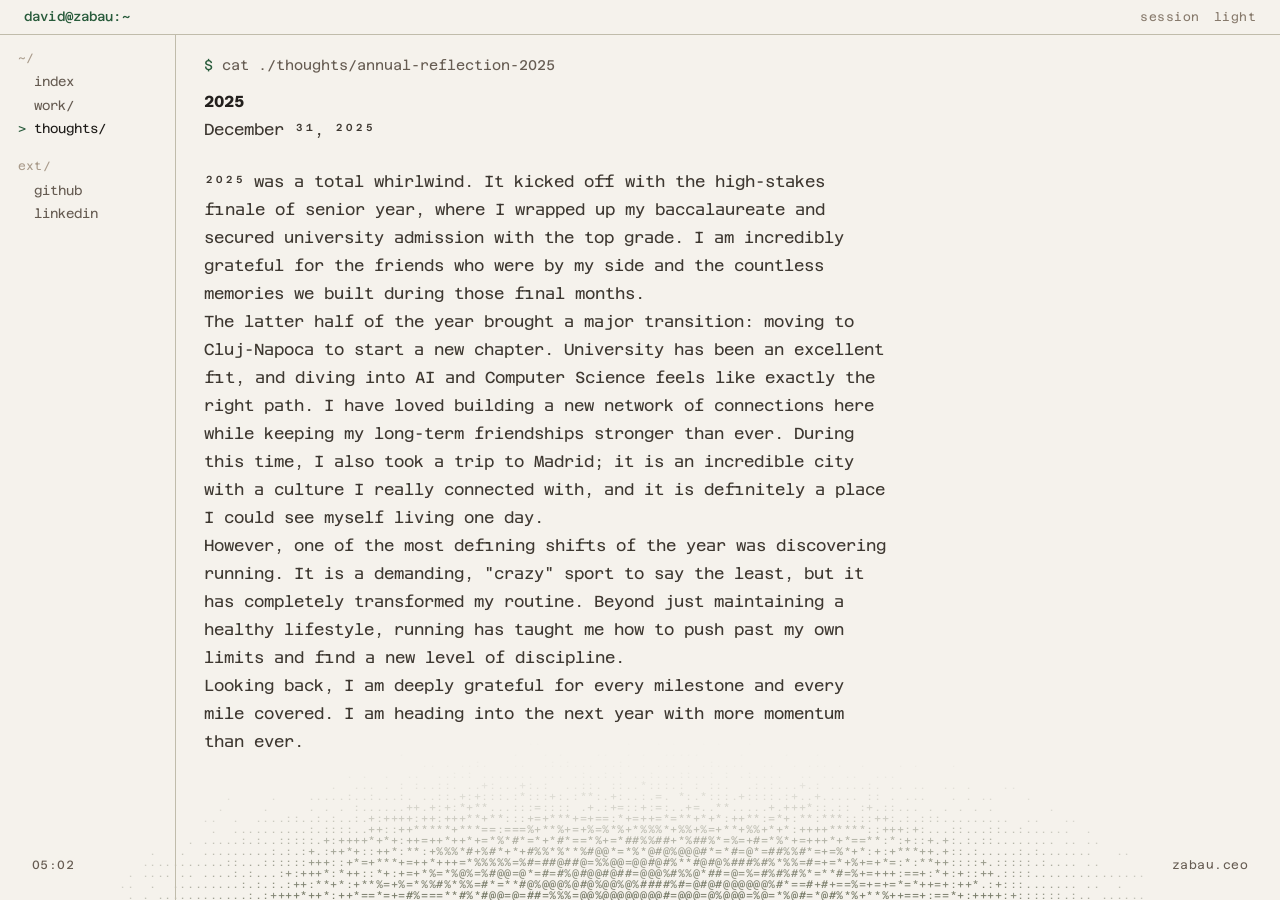
==== 2025.html @ 92be71ff "Restore the static ASCII floor and drop the mobile breathe attempt. Co-authored-by: Cursor <cursorag" ====
<!DOCTYPE html>
<html lang="en">
  <head>
    <meta charset="UTF-8" />
    <meta name="viewport" content="width=device-width, initial-scale=1.0, viewport-fit=cover" />
    <title>2025 | David Sabau</title>
    <link rel="icon" type="image/svg+xml" href="./favicon.svg" />
    <meta
      name="description"
      content="A concise annual reflection on execution, product craft, discipline, and the habits that shaped 2025."
    />
    <script>
      window.va =
        window.va ||
        function () {
          (window.vaq = window.vaq || []).push(arguments);
        };
    </script>
    <script defer src="/_vercel/insights/script.js"></script>
    <script>
      (() => {
        const storedTheme = (() => {
          try {
            return localStorage.getItem("theme");
          } catch {
            return null;
          }
        })();
        const prefersLight = window.matchMedia("(prefers-color-scheme: light)").matches;
        const theme = storedTheme || (prefersLight ? "light" : "dark");
        document.documentElement.dataset.theme = theme;
      })();
    </script>
    <link rel="preconnect" href="https://fonts.googleapis.com" />
    <link rel="preconnect" href="https://fonts.gstatic.com" crossorigin />
    <link
      href="https://fonts.googleapis.com/css2?family=Azeret+Mono:ital,wght@0,400;0,500;0,700;1,400&display=swap"
      rel="stylesheet"
    />
    <link rel="stylesheet" href="./styles.css" />
  </head>
  <body class="entry-page">
    <div class="tty site-root subpage-root">
      <header class="tty-bar">
        <a class="tty-bar__id" href="./index.html" aria-label="David Sabau home">
          <span class="tty-bar__full">david@zabau</span><span class="tty-bar__prompt">:~</span>
          <span class="tty-bar__short">zabau</span>
        </a>
        <nav class="tty-bar__nav" aria-label="Pages">
          <a href="./projects.html">work/</a>
          <a href="./thoughts.html" class="is-current" aria-current="page">thoughts/</a>
        </nav>
        <div class="tty-bar__meta">
          <span class="tty-bar__session">session</span>
          <button class="theme-toggle" type="button" aria-label="Switch to light mode" data-theme-toggle>
            <span class="theme-toggle__mode theme-toggle__mode--dark">dark</span>
            <span class="theme-toggle__mode theme-toggle__mode--light">light</span>
          </button>
        </div>
      </header>
      <div class="tty-split">
        <nav class="tty-tree" aria-label="Files">
          <p class="tty-tree__label">~/</p>
          <a href="./index.html">index</a>
          <a href="./projects.html">work/</a>
          <a href="./thoughts.html" class="is-current" aria-current="page">thoughts/</a>
          <p class="tty-tree__label">ext/</p>
          <a href="https://github.com/Zabau11" rel="noopener" target="_blank">github</a>
          <a href="https://www.linkedin.com/in/david-sabau-256834401/" rel="noopener" target="_blank">linkedin</a>
        </nav>
        <main class="tty-buffer">
          <p class="tty-cmd">cat ./thoughts/annual-reflection-2025</p>
          <article class="prose prose--entry" data-animation-controller="true">
            <header class="entry-header">
              <h1 data-animate>2025</h1>
              <p class="entry-date" data-animate style="--stagger: 1">December 31, 2025</p>
            </header>

            <div class="entry-body">
              <p data-animate style="--stagger: 2">
                2025 was a total whirlwind. It kicked off with the high-stakes finale of senior
                year, where I wrapped up my baccalaureate and secured university admission with the
                top grade. I am incredibly grateful for the friends who were by my side and the
                countless memories we built during those final months.
              </p>

              <p data-animate style="--stagger: 3">
                The latter half of the year brought a major transition: moving to Cluj-Napoca to
                start a new chapter. University has been an excellent fit, and diving into AI and
                Computer Science feels like exactly the right path. I have loved building a new
                network of connections here while keeping my long-term friendships stronger than
                ever. During this time, I also took a trip to Madrid; it is an incredible city with
                a culture I really connected with, and it is definitely a place I could see myself
                living one day.
              </p>

              <p data-animate style="--stagger: 4">
                However, one of the most defining shifts of the year was discovering running. It is
                a demanding, "crazy" sport to say the least, but it has completely transformed my
                routine. Beyond just maintaining a healthy lifestyle, running has taught me how to
                push past my own limits and find a new level of discipline.
              </p>

              <p data-animate style="--stagger: 5">
                Looking back, I am deeply grateful for every milestone and every mile covered. I am
                heading into the next year with more momentum than ever.
              </p>

            </div>
          </article>
          
        </main>
          <pre class="code-drop" aria-hidden="true">                                                                                                                                                                                
                                                                              .         .                .                                                                      
                                                                         ..           .   . .   . .   .                                                                         
                                                        .              .   . .    ..  . .  .....     .     .   .                                                                
                                                           .. . ..:.   ..  .:.:... ..:. . ... . .:....  ..  . ... .  .    . .    .                                              
                                                 . .  .  ..  ..:.: ....... ... .:..:.: ..:...::..: : .:....  .. .. ..  ...                                                      
                                               .  ... . : :..::. ..+:...+:.:  ..::. ::..*:::.: : ::.  .:.:...+.: .....:. .. ..  .. .    ..                                      
                                 .     .    .....:..:...:. ..::.+:+:::.:*:::+:.:**:.+:..:.=. *:.*:::.+::::.:+..+..... :: . ...   . . ..    .                                    
                                .     .     . . . :......++.+:+:*+**...:::=:::: .+.:+=::+:=:..+=..**.....+.+++*::.:: :+.::... . . . . .       .                                 
                              ..  .  ....::..:.:..:.+:++++:++:+++**+**:::+=+***+=+==:*+=++=*=**+*+*:++**:=*+:**:***::::++:.:.:::.........  ..   ..                              
                               .  ..........:.::::..++::++*****+***==:===%+**%+=+%=%*%+*%%%*+%%+%=+**+%%+*+*:++++*****::+++:+:...::...::..:......  .                            
                            . .....:.:..:::::.+:++++*+*+:++=++*++*+=*%*#*=*+*#*==*%+=*##%%##+*%##%*=%=+#=*%*+=+++*+*==**:*:+::+.+:.:.::........ .. ..                           
                       .   .  .........:.:.:+.:++*+::++*:**:+%%%*#+%#*+*+#%%*%**%#@@*=*%*@#@%@@@#*=*#=@*=##%%#*=+=%*+*:+:+***++.+::.:.....:.:.......   ..                       
                      ...........::...::::::+++::+*=+***+=++*+++=*%%%%%=%#=##@##@=%%@@=@@#@#%**#@#@%###%#%*%%=#=+=*+%+=+*=:*:**++::::+.:::::.:.... ..                           
                    . .... .. ....:.:...:+:+++*:*++::*+:+=+*%=*%@%=%#@@=@*=#=#%@#@@#@##=@@@%#%%@*##=@=%=#%#%#%*=**#=%+=+++:==+:*+:+::++.::::...............                     
                   ..  .  .........:.:.:.:++:**+*:+**%=+%=*%%#%*%%=#*=**#@%@@@%@#@%@@%@%####%#=@#@#@@@@@@%#*==#+#+==%=+=+=*=*++=+:++*.:+:::....... ..  .                        
                    . . ............:.:++++*++*:++*==*=+=#%===**#%*#@@=@=##=%%%=@@%@@@@@@@@#=@@@=@%@@@=%@=*%@#=*@#%*%+**%++==+:==*+:++++:+::::::.:.. ......                     
                     .............::++:::.:*::=+**=+*=+%*%++*#@@%*@#@@#===#%@=@==@%@@@#%@#@@=@#@@%@=@==##=#%@*@%*=%*#*=+*%++**++*::+*++::::::........ ..                        </pre>
      </div>
      <footer class="tty-status">
        <span class="tabular" data-status-clock aria-label="Local time"></span>
        <span>zabau.ceo</span>
      </footer>
    </div>
    <script src="./script.js"></script>
  </body>
</html>
---- styles.css ----
@font-face {
  font-family: Inter;
  font-display: block;
  src: url("https://paco.me/fonts/inter-subset.woff2") format("woff2");
  font-weight: 100 900;
}

@font-face {
  font-family: Newsreader;
  font-display: block;
  src: url("https://paco.me/fonts/newsreader-subset-0.woff2") format("woff2");
  font-weight: 400;
  font-style: italic;
}

@font-face {
  font-family: Sohne;
  font-display: block;
  src: url("https://paco.me/fonts/sohne-subset-0.woff2") format("woff2");
  font-weight: 400;
}

:root {
  color-scheme: dark;

  --font-fallback: ui-monospace, "SF Mono", Menlo, Monaco, "Cascadia Mono", "Courier New", monospace;
  --font-typewriter: "Azeret Mono", var(--font-fallback);
  --font-mono: var(--font-typewriter);
  --font-display: var(--font-typewriter);
  --font-ui: var(--font-typewriter);
  --font-sans: var(--font-typewriter);
  --font-serif: var(--font-typewriter);

  --page-width: 1120px;
  --content-width: 688px;
  --index-width: 520px;
  --page-top: 84px;
  --footer-height: 48px;

  --body-margin-left: max(24px, env(safe-area-inset-left));
  --body-margin-right: max(24px, env(safe-area-inset-right));

  --gap-s: 4px;
  --gap: 8px;
  --gap-2x: 16px;
  --gap-3x: 24px;
  --gap-4x: 32px;
  --gap-6x: 48px;
  --gap-8x: 64px;

  --leading-xxl: 54px;
  --leading-xl: 40px;
  --leading-l: 32px;
  --leading: 28px;
  --leading-s: 20px;
  --leading-xs: 18px;

  --text-2xl: 30px;
  --text-xl: 24px;
  --text-l: 20px;
  --text: 16px;
  --text-s: 14px;
  --text-xs: 12px;

  --type: var(--text) / var(--leading) var(--font-sans);
  --type-s: var(--text-s) / var(--leading-s) var(--font-sans);
  --type-heading: 700 var(--text) / var(--leading) var(--font-display);
  --type-italic: 400 italic calc(1em + 1px) / normal var(--font-mono);

  --radius-l: 0;
  --radius: 0;
  --radius-s: 0;

  --transition-fast: 0.1s;
  --transition-med: 0.16s;
  --transition-xx: 0.24s;
  --ease-out-strong: cubic-bezier(0.23, 1, 0.32, 1);

  --white: #f1eee8;
  --black: #11100f;

  --gray1: #11100f;
  --gray2: #171615;
  --gray3: #1e1c1a;
  --gray4: #262320;
  --gray5: #302c28;
  --gray6: #3c3732;
  --gray7: #504a43;
  --gray8: #6b635a;
  --gray9: #90867b;
  --gray10: #aaa095;
  --gray11: #cec6bb;
  --gray12: #f1eee8;

  --grayA1: #ffffff00;
  --grayA2: #ffffff07;
  --grayA3: #ffffff0e;
  --grayA4: #ffffff14;
  --grayA5: #ffffff1a;
  --grayA6: #ffffff21;
  --grayA7: #ffffff2c;
  --grayA8: #ffffff3f;
  --grayA9: #ffffff62;
  --grayA10: #ffffff72;
  --grayA11: #ffffff97;
  --grayA12: #ffffffeb;

  --accent-surface: #172018;
  --accent-surface-strong: #203024;
  --accent-border: #4f8d67;
  --accent-text: #9bd3ae;
  --accent-strong: #c4ebce;
  --accent-strong-text: #0f160f;
  --sand-surface: #1b1916;
  --sand-text: #9b9186;
  --clay-text: #9b9186;
  --focus-ring: #78b98c59;

  --selection: #4f8d6766;
  --bg: #11100f;
  --fg: #f1eee8;
  --text-color: #cec6bb;
  --alpha: #11100fe6;
  --page-blur-strength: 3px;
  --page-blur-overlay: rgb(17 16 15 / 0.46);
  --dev-blue: #aebfd1;
  --dev-green: #9bd3ae;

  --mono1: var(--gray1);
  --mono2: var(--gray2);
  --mono3: var(--gray3);
  --mono4: var(--gray4);
  --mono5: var(--gray5);
  --mono6: var(--gray6);
  --mono7: var(--gray7);
  --mono8: var(--gray8);
  --mono9: var(--gray9);
  --mono10: var(--gray10);
  --mono11: var(--gray11);
  --mono12: var(--gray12);
}

:root[data-theme="light"] {
  color-scheme: light;

  --white: #1d1b18;
  --black: #f5f2ec;

  --gray1: #f5f2ec;
  --gray2: #eeeae2;
  --gray3: #e5dfd5;
  --gray4: #dad2c6;
  --gray5: #cec4b6;
  --gray6: #beb2a2;
  --gray7: #a99b8b;
  --gray8: #86796b;
  --gray9: #665c52;
  --gray10: #554c43;
  --gray11: #3c3630;
  --gray12: #1d1b18;

  --accent-surface: #e5eee4;
  --accent-surface-strong: #d4e4d3;
  --accent-border: #3d7652;
  --accent-text: #285b3b;
  --accent-strong: #1e4e31;
  --accent-strong-text: #f6f3ed;
  --sand-surface: #ece7dd;
  --sand-text: #554c43;
  --clay-text: #554c43;
  --focus-ring: #3d76524d;

  --selection: #8fbd9c66;
  --bg: #f5f2ec;
  --fg: #1d1b18;
  --text-color: #3c3630;
  --alpha: #f5f2ece6;
  --page-blur-overlay: rgb(245 242 236 / 0.62);
  --dev-blue: #4c6376;
  --dev-green: #285b3b;
}

* {
  box-sizing: border-box;
}

*::before,
*::after {
  box-sizing: border-box;
}

::selection {
  background: var(--selection);
  text-shadow: none;
}

html {
  font-size: 16px;
  height: 100%;
  line-height: 1.15;
  -webkit-text-size-adjust: 100%;
  background: var(--bg);
  overflow: hidden;
}

body {
  margin: 0;
  height: 100%;
  background: var(--bg);
  color: var(--fg);
  font-family: var(--font-sans);
  font-kerning: normal;
  font-synthesis: none;
  text-rendering: optimizeLegibility;
  -webkit-font-smoothing: antialiased;
  -moz-osx-font-smoothing: grayscale;
  touch-action: manipulation;
  overflow: hidden;
}

a {
  color: inherit;
}

.logo-button {
  position: fixed;
  top: calc(env(safe-area-inset-top) + 20px);
  left: 50%;
  z-index: 3;
  transform: translateX(-50%);
  display: inline-flex;
  align-items: center;
  justify-content: center;
  border: 1px solid color-mix(in oklab, var(--mono6) 84%, var(--accent-border));
  border-radius: 0;
  padding: 6px 12px;
  background: var(--bg);
  color: color-mix(in oklab, var(--mono11) 82%, var(--accent-text));
  text-decoration: none;
  white-space: nowrap;
  font: 500 var(--text-s) / 1.3 var(--font-ui);
  letter-spacing: 0.02em;
  max-width: calc(100vw - (var(--body-margin-left) + var(--body-margin-right)));
  transition:
    transform var(--transition-med) var(--ease-out-strong),
    color var(--transition-xx) ease,
    border-color var(--transition-xx) ease,
    background-color var(--transition-xx) ease;
}

.logo-button:focus-visible {
  outline: 2px solid var(--accent-border);
  outline-offset: 3px;
}

.logo-button:active {
  transform: translateX(-50%) scale(0.97);
}

.logo-button__text {
  display: inline-block;
  min-height: 1em;
  border-right: 1px solid transparent;
  max-width: 100%;
  overflow: hidden;
  text-overflow: ellipsis;
  white-space: nowrap;
}

.logo-button__text.is-typing {
  border-right-color: currentColor;
  animation: logo-caret 1.25s steps(1, end) infinite;
}

.tty,
.site-root {
  position: fixed;
  inset: 0;
  z-index: 1;
  display: flex;
  flex-direction: column;
  width: auto;
  height: auto;
  margin: 0;
  padding: 0;
  border: 0;
  overflow: hidden;
  background: var(--bg);
}

.tty-bar {
  display: flex;
  align-items: center;
  justify-content: space-between;
  gap: 16px;
  flex: none;
  padding: 9px 24px;
  border-bottom: 1px solid color-mix(in oklab, var(--mono5) 90%, var(--accent-border));
  background: var(--bg);
  z-index: 4;
}


.tty-bar__id {
  color: color-mix(in oklab, var(--mono12) 92%, var(--fg));
  font: 500 13px / 1.2 var(--font-ui);
  letter-spacing: 0.01em;
  text-decoration: none;
  white-space: nowrap;
}

.tty-bar__short {
  display: none;
}

.tty-bar__nav {
  display: none;
}

.tty-bar__id span {
  color: var(--accent-text);
}

.tty-bar__meta {
  display: flex;
  align-items: center;
  gap: 14px;
  color: var(--mono8);
  font: 400 12px / 1.2 var(--font-ui);
  letter-spacing: 0.04em;
}

.tty-split {
  position: relative;
  display: grid;
  grid-template-columns: 176px minmax(0, 1fr);
  grid-template-rows: minmax(0, 1fr);
  flex: 1;
  min-height: 0;
  overflow: hidden;
}

.tty-tree {
  position: relative;
  z-index: 1;
  display: flex;
  flex-direction: column;
  gap: 0;
  min-height: 0;
  padding: 14px 10px 20px;
  overflow: auto;
  border-right: 1px solid color-mix(in oklab, var(--mono5) 90%, var(--accent-border));
  font: 400 13px / 1.65 var(--font-ui);
}

.tty-tree__label {
  margin: 16px 0 2px;
  padding: 0 8px;
  color: var(--mono7);
  font-size: 12px;
  letter-spacing: 0.02em;
  text-transform: none;
}

.tty-tree__label:first-child {
  margin-top: 0;
}

.tty-tree a {
  display: block;
  padding: 1px 8px;
  color: var(--mono9);
  text-decoration: none;
  white-space: nowrap;
  transition: color var(--transition-xx) ease;
}

.tty-tree a::before {
  content: "  ";
  white-space: pre;
  color: var(--accent-text);
}

.tty-tree a.is-current {
  color: var(--fg);
  background: none;
}

.tty-tree a.is-current::before {
  content: "> ";
}

.tty-buffer {
  position: relative;
  z-index: 1;
  min-width: 0;
  min-height: 0;
  padding: 20px 28px 88px;
  overflow: auto;
}

footer.tty-status,
.tty-status {
  position: absolute;
  left: 0;
  right: 0;
  bottom: 0;
  z-index: 3;
  display: flex;
  align-items: flex-end;
  justify-content: space-between;
  gap: 16px;
  width: auto;
  height: auto;
  min-height: 0;
  margin: 0;
  padding: 0 32px calc(28px + env(safe-area-inset-bottom));
  border: 0;
  background: none;
  color: var(--mono9);
  font: 400 12px / 1.2 var(--font-ui);
  letter-spacing: 0.04em;
}

.tty-status span {
  flex: none;
  white-space: nowrap;
  text-shadow:
    0 0 10px var(--bg),
    0 0 6px var(--bg);
}

.code-drop {
  position: absolute;
  left: 50%;
  bottom: 0;
  z-index: 0;
  width: max-content;
  margin: 0;
  padding: 0;
  overflow: hidden;
  transform: translate(-50%, 6%);
  pointer-events: none;
  user-select: none;
  font: 11px / 1 var(--font-mono);
  letter-spacing: 0.05em;
  color: color-mix(in oklab, var(--mono8) 62%, var(--accent-text));
  white-space: pre;
  -webkit-mask-image:
    linear-gradient(
      to top,
      #fff 0%,
      rgba(255, 255, 255, 0.72) 22%,
      rgba(255, 255, 255, 0.28) 48%,
      rgba(255, 255, 255, 0.06) 70%,
      rgba(255, 255, 255, 0) 88%
    ),
    linear-gradient(
      to right,
      rgba(255, 255, 255, 0) 0%,
      rgba(255, 255, 255, 0.25) 10%,
      #fff 24%,
      #fff 76%,
      rgba(255, 255, 255, 0.25) 90%,
      rgba(255, 255, 255, 0) 100%
    );
  -webkit-mask-size: 100% 100%;
  -webkit-mask-repeat: no-repeat;
  -webkit-mask-composite: source-in;
  mask-image:
    linear-gradient(
      to top,
      #fff 0%,
      rgba(255, 255, 255, 0.72) 22%,
      rgba(255, 255, 255, 0.28) 48%,
      rgba(255, 255, 255, 0.06) 70%,
      rgba(255, 255, 255, 0) 88%
    ),
    linear-gradient(
      to right,
      rgba(255, 255, 255, 0) 0%,
      rgba(255, 255, 255, 0.25) 10%,
      #fff 24%,
      #fff 76%,
      rgba(255, 255, 255, 0.25) 90%,
      rgba(255, 255, 255, 0) 100%
    );
  mask-size: 100% 100%;
  mask-repeat: no-repeat;
  mask-composite: intersect;
}

:root[data-theme="light"] .code-drop {
  color: color-mix(in oklab, var(--mono8) 70%, var(--accent-text));
}

@media (max-width: 640px) {
  .code-drop {
    font-size: 9px;
    transform: translate(-50%, 10%);
  }
}

.tty-bar a,
.theme-toggle {
  color: inherit;
  text-decoration: none;
  transition:
    color var(--transition-xx) ease,
    background-color var(--transition-xx) ease;
}

.theme-toggle {
  appearance: none;
  border: 0;
  border-radius: 0;
  padding: 0;
  background: none;
  font: inherit;
  letter-spacing: inherit;
  text-align: right;
  cursor: pointer;
  display: inline-flex;
  align-items: center;
  justify-content: center;
  justify-self: end;
  width: auto;
  height: auto;
  position: relative;
  transition:
    color var(--transition-xx) ease,
    transform var(--transition-med) var(--ease-out-strong);
}

.theme-toggle:active {
  transform: scale(0.97);
}

.theme-toggle__mode {
  display: none;
}

:root[data-theme="dark"] .theme-toggle__mode--dark,
:root[data-theme="light"] .theme-toggle__mode--light {
  display: inline;
}

.theme-toggle__icon,
.home-nav__icon {
  display: none;
}

.site-mark:focus-visible,
.tty-bar a:focus-visible,
.tty-tree a:focus-visible,
.theme-toggle:focus-visible {
  outline: none;
  color: color-mix(in oklab, var(--mono12) 94%, var(--fg));
  text-decoration: underline;
  text-underline-offset: 3px;
}

main.tty-buffer {
  min-height: 0;
  max-width: none;
  margin: 0;
  padding: 20px 28px 88px;
}

.index-card,
.listing-card {
  position: relative;
  z-index: 1;
  width: min(64ch, 100%);
  margin-left: 0;
  color: color-mix(in oklab, var(--mono12) 86%, var(--fg));
}

.listing-back {
  display: inline-flex;
  margin-bottom: 18px;
  color: var(--dev-blue);
  font: 500 var(--text-s) / 1.2 var(--font-ui);
  text-decoration: none;
  transition:
    color var(--transition-xx) ease,
    transform var(--transition-med) var(--ease-out-strong);
}

.listing-back:focus-visible {
  outline: none;
  color: color-mix(in oklab, var(--mono12) 94%, var(--fg));
  text-decoration: underline;
  text-underline-offset: 3px;
}

.tty-cmd {
  margin: 1.35em 0 0.15em;
  color: var(--mono9);
  font: 400 14px / 1.55 var(--font-ui);
  letter-spacing: 0;
}

.tty-cmd:first-child,
.tty-comment:first-child {
  margin-top: 0;
}

.tty-cmd::before {
  content: "$ ";
  color: var(--accent-text);
}

.tty-cmd--live {
  margin-top: 1.6em;
}

.tty-cmd--live::after {
  content: "█";
  margin-left: 0.15em;
  color: var(--accent-text);
  animation: term-caret 1.1s steps(1, end) infinite;
}

.tty-comment {
  margin: 0 0 1.35em;
  color: var(--mono8);
  font: 400 14px / 1.55 var(--font-ui);
}

h1.tty-comment {
  font: 400 14px / 1.55 var(--font-ui);
}

.tty-out {
  max-width: 68ch;
  margin: 0;
  color: color-mix(in oklab, var(--mono12) 92%, var(--fg));
  font: 400 14px / 1.55 var(--font-display);
  letter-spacing: 0;
}

.tty-now {
  display: grid;
  gap: 0;
  margin: 0;
  max-width: 46ch;
  color: color-mix(in oklab, var(--mono12) 88%, var(--fg));
  font: 400 14px / 1.65 var(--font-ui);
}

.tty-now p {
  margin: 0;
}

.tty-now a {
  color: color-mix(in oklab, var(--accent-text) 70%, var(--mono12));
  text-decoration: none;
  text-underline-offset: 3px;
  transition: color 160ms var(--ease-out-strong);
}

.tty-now a:active,
.tty-now a:focus-visible {
  color: color-mix(in oklab, var(--accent-text) 90%, var(--fg));
}

.tty-now a:focus-visible {
  outline: none;
  text-decoration: underline;
}

.tty-pane__head {
  margin: 0 0 28px;
}

.tty-pane__id {
  margin: 0;
  color: var(--mono8);
  font: 400 12px / 1.2 var(--font-ui);
  letter-spacing: 0.08em;
}

.tty-caret {
  display: inline-block;
  width: 0.55em;
  height: 0.9em;
  margin-left: 0.4em;
  background: var(--accent-text);
  vertical-align: -0.08em;
  animation: term-caret 1.1s steps(1, end) infinite;
}

.tty-pane__grid {
  display: grid;
  grid-template-columns: minmax(0, 1fr) minmax(14ch, 18ch);
  gap: 12px 40px;
  align-items: start;
}

.tty-pane__main {
  padding-left: 14px;
  box-shadow: inset 2px 0 0 color-mix(in oklab, var(--accent-text) 62%, var(--mono6));
}

.tty-pane__main h1 {
  margin: 0 0 16px;
  color: var(--fg);
  font: 500 18px / 1.2 var(--font-display);
  letter-spacing: 0;
}

.tty-pane__log {
  display: grid;
  gap: 4px;
  padding-top: 4px;
  justify-items: start;
}

.tty-pane__log .tty-pane__id {
  margin-bottom: 6px;
}

.tty-pane__log a {
  color: color-mix(in oklab, var(--accent-text) 52%, var(--mono10));
  font: 400 12px / 1.45 var(--font-ui);
  text-decoration: none;
  text-underline-offset: 3px;
  transition: color 160ms var(--ease-out-strong);
}

.tty-pane__log a:focus-visible {
  outline: none;
  color: color-mix(in oklab, var(--accent-text) 86%, var(--fg));
  text-decoration: underline;
}

.tty-keys {
  display: grid;
  grid-template-columns: repeat(2, minmax(0, 16ch));
  gap: 8px 28px;
  margin-top: 40px;
  padding-left: 14px;
}

.tty-keys a {
  display: grid;
  gap: 2px;
  color: inherit;
  text-decoration: none;
}

.tty-keys strong {
  color: color-mix(in oklab, var(--mono12) 92%, var(--fg));
  font: 500 14px / 1.3 var(--font-display);
  text-underline-offset: 3px;
  transition: color 160ms var(--ease-out-strong);
}

.tty-keys span {
  color: var(--mono8);
  font: 400 12px / 1.3 var(--font-ui);
  transition: color 160ms var(--ease-out-strong);
}

.tty-keys a:focus-visible {
  outline: none;
}

.tty-keys a:focus-visible strong {
  color: color-mix(in oklab, var(--accent-text) 86%, var(--fg));
  text-decoration: underline;
}

.tty-keys a:focus-visible span {
  color: var(--mono10);
}

@media (prefers-reduced-motion: reduce) {
  .tty-cmd--live::after,
  .tty-caret {
    animation: none;
    opacity: 0.7;
  }
}

.index-copy,
.index-about {
  max-width: 68ch;
  margin: 0;
  font: 400 14px / 1.55 var(--font-sans);
}

.index-about {
  display: grid;
  gap: 0;
}

.index-about p {
  margin: 0;
  color: color-mix(in oklab, var(--mono12) 92%, var(--fg));
}

.index-feature-link {
  position: relative;
  display: inline-block;
  color: color-mix(in oklab, var(--accent-text) 66%, var(--mono12));
  text-decoration: none;
  transition:
    color var(--transition-xx) var(--ease-out-strong),
    transform var(--transition-med) var(--ease-out-strong);
}

.index-feature-link::after {
  content: "";
  position: absolute;
  right: 0;
  bottom: 0.08em;
  left: 0;
  height: 1px;
  background: currentColor;
  opacity: 0;
  transform: translateY(3px);
  pointer-events: none;
  transition:
    opacity var(--transition-med) var(--ease-out-strong),
    transform var(--transition-xx) var(--ease-out-strong);
}

.index-feature-link:focus-visible {
  color: color-mix(in oklab, var(--accent-text) 90%, var(--fg));
  outline: none;
}

.index-feature-link:focus-visible::after {
  opacity: 1;
  transform: translateY(0);
}

.index-feature-link:active {
  transform: scale(0.98);
}

.muted {
  color: var(--mono9);
}

.index-menu {
  display: grid;
  width: min(560px, 100%);
  margin-top: 0;
  border-top: 0;
}

.index-menu a {
  display: grid;
  grid-template-columns: 3ch 12ch minmax(0, 1fr);
  gap: 12px;
  align-items: baseline;
  min-height: 0;
  padding: 1px 0;
  border-bottom: 0;
  color: inherit;
  text-decoration: none;
  transition: color var(--transition-xx) ease;
  font: 400 14px / 1.55 var(--font-ui);
}

.index-menu span,
.index-menu em {
  color: var(--mono9);
  font: 400 14px / 1.55 var(--font-ui);
}

.index-menu strong {
  color: color-mix(in oklab, var(--mono12) 92%, var(--fg));
  font: 500 14px / 1.55 var(--font-display);
}

.index-menu em {
  font-style: normal;
}

.index-menu em::before {
  content: "# ";
  color: var(--mono8);
}

.index-notes {
  display: grid;
  gap: 0;
  margin-top: 0;
  color: var(--mono9);
  font: 400 14px / 1.55 var(--font-ui);
}

.index-notes__label {
  display: block;
  margin-bottom: 4px;
  color: var(--mono8);
}

.index-notes a {
  display: block;
  color: color-mix(in oklab, var(--dev-green) 58%, var(--mono11));
  text-decoration: none;
}

.index-notes a::before {
  content: "- ";
  color: var(--mono7);
}

.elsewhere-links {
  display: inline-flex;
  flex-wrap: wrap;
  align-items: center;
  gap: 8px;
  margin-top: 18px;
}

.icon-text-link {
  display: inline-flex;
  align-items: center;
  gap: 0;
  border: 0;
  border-radius: 0;
  background: none;
  padding: 0;
  color: color-mix(in oklab, var(--mono12) 84%, var(--dev-green));
  font: var(--type-s);
  text-decoration: none;
  text-transform: lowercase;
  transition: color var(--transition-xx) ease;
}

.icon-text-link::before {
  content: "-> ";
  color: var(--mono8);
}

.icon-text-link svg {
  display: none;
}

.icon-text-link {
  overflow-wrap: anywhere;
}

.blur {
  --h: min(96px, var(--page-top));
  --direction: to bottom;

  width: calc(100% + var(--body-margin-left) + var(--body-margin-right));
  margin-left: calc(-1 * var(--body-margin-left));
  height: var(--h);
  opacity: 0.58;
  pointer-events: none;
  user-select: none;
  background: rgb(17 16 15 / 0.02);
  backdrop-filter: blur(var(--page-blur-strength)) saturate(1.02);
  -webkit-backdrop-filter: blur(var(--page-blur-strength)) saturate(1.02);
  mask-image: linear-gradient(var(--direction), black 25%, transparent);
  -webkit-mask-image: linear-gradient(var(--direction), black 25%, transparent);
  position: sticky;
  top: 0;
  z-index: 1;
  margin-bottom: calc(-1 * var(--h));
  will-change: backdrop-filter;
  transform: translateZ(0);
  -webkit-transform: translateZ(0);
  backface-visibility: hidden;
  transition: opacity var(--transition-xx) ease;
}

.blur::after {
  content: "";
  position: absolute;
  inset: 0;
  background: linear-gradient(var(--direction), var(--page-blur-overlay) 0%, transparent 72%);
}

.blur--bottom {
  --direction: to top;

  position: fixed;
  top: auto;
  bottom: 0;
  left: 0;
  width: 100%;
  margin-left: 0;
  margin-bottom: 0;
}

.is-at-top .blur:not(.blur--bottom),
.is-at-bottom .blur--bottom {
  opacity: 0;
}

@supports not ((backdrop-filter: blur(1px)) or (-webkit-backdrop-filter: blur(1px))) {
  .blur {
    background: linear-gradient(var(--direction), var(--page-blur-overlay) 0%, transparent 72%);
  }

  .blur::after {
    background: none;
  }
}

main {
  min-height: calc(100vh - var(--footer-height));
  min-height: calc(100svh - var(--footer-height));
  padding: var(--page-top) 0 32px;
  max-width: var(--page-width);
  margin: 0 auto;
  position: relative;
}

.site-root:has(.logo-button) main {
  display: grid;
  align-items: center;
}

.main-grid {
  display: grid;
  grid-template-columns: 192px var(--content-width) 192px;
  column-gap: 24px;
  align-items: baseline;
}

.main-grid > * {
  grid-column: 2;
  min-width: 0;
}

.prose {
  width: 100%;
  max-width: var(--content-width);
  color: var(--text-color);
  position: relative;
}

.prose h1,
.prose h2,
.prose p,
.prose li {
  font-feature-settings: "kern", "frac", "ss02";
  font-size: var(--text);
  line-height: var(--leading);
  margin: 0;
}

.prose h1,
.prose h2 {
  font: var(--type-heading);
  font-feature-settings: "kern", "calt", "case";
}

.prose h1 {
  color: color-mix(in oklab, var(--fg) 88%, var(--mono10));
}

.intro-title {
  display: flex;
  flex-wrap: wrap;
  gap: 0.34em;
  margin-bottom: 8px;
}

.intro h1.title-scroll-trigger {
  cursor: pointer;
  width: fit-content;
}

.intro h1.title-scroll-trigger:focus-visible {
  outline: 2px solid var(--accent-border);
  outline-offset: 4px;
  border-radius: 0;
}

.intro-title__word {
  display: inline-block;
  will-change: transform, opacity;
}

.prose h2 {
  color: color-mix(in oklab, var(--mono12) 94%, var(--fg));
  margin-top: 0;
  margin-bottom: 0;
}

.prose em,
.prose i {
  color: color-mix(in oklab, var(--fg) 82%, var(--mono10));
  font: var(--type-italic);
}

.prose p {
  color: color-mix(in oklab, var(--text-color) 92%, var(--mono10));
}

.intro p {
  color: color-mix(in oklab, var(--mono12) 92%, var(--fg));
}

.intro em,
.intro i {
  color: color-mix(in oklab, var(--mono12) 96%, var(--fg));
}

.intro p + p,
section p + p {
  margin-top: 28px;
}

.social-links {
  display: flex;
  align-items: center;
  gap: 10px;
  margin-top: 18px;
}

.social-link {
  display: inline-flex;
  align-items: center;
  justify-content: center;
  width: 34px;
  height: 34px;
  border: 1px solid color-mix(in oklab, var(--mono6) 82%, var(--accent-border));
  border-radius: 0;
  color: color-mix(in oklab, var(--mono11) 88%, var(--accent-text));
  background: color-mix(in oklab, var(--mono1) 86%, var(--sand-surface));
  text-decoration: none;
  transition:
    transform var(--transition-med) var(--ease-out-strong),
    color var(--transition-xx) ease,
    border-color var(--transition-xx) ease,
    background-color var(--transition-xx) ease;
}

.social-link svg {
  width: 16px;
  height: 16px;
  display: block;
}

.social-link:focus-visible {
  outline: 2px solid var(--accent-border);
  outline-offset: 3px;
}

.social-link:active {
  transform: scale(0.96);
}

.prose h2.label {
  color: color-mix(in oklab, var(--mono11) 78%, var(--accent-text));
  font: 500 var(--text-s) / 1.3 var(--font-ui);
  letter-spacing: 0.03em;
  margin: 0 0 var(--gap-2x);
  padding-bottom: var(--gap);
  border-bottom: 1px solid color-mix(in oklab, var(--mono6) 80%, var(--accent-border));
}

.dim {
  color: var(--mono10);
}

.prose p a,
.prose a {
  color: color-mix(in oklab, var(--accent-text) 74%, var(--mono11));
  text-decoration: underline;
  text-decoration-color: color-mix(in oklab, var(--accent-border) 70%, var(--mono8));
  text-underline-offset: 2.5px;
  text-decoration-thickness: 1px;
  transition:
    color var(--transition-xx),
    text-decoration-color var(--transition-xx);
}

.prose p a:hover,
.prose a:hover,
.prose p a:focus-visible,
.prose a:focus-visible {
  color: color-mix(in oklab, var(--accent-text) 72%, var(--fg));
  text-decoration-color: var(--accent-text);
  outline: none;
}

.projects-scroller {
  margin-top: 34px;
  position: relative;
  width: 100%;
  overflow: visible;
}

.projects-scroller::before {
  content: none;
}

.projects-scroller::after {
  content: none;
}

.build-list {
  border-top: 1px solid color-mix(in oklab, var(--mono6) 82%, var(--accent-border));
}

.build-entry {
  display: grid;
  grid-template-columns: minmax(112px, 0.34fr) minmax(0, 1fr);
  align-items: baseline;
  gap: var(--gap-2x);
  padding: 12px 0;
  border-bottom: 1px solid color-mix(in oklab, var(--mono5) 88%, var(--accent-border));
}

.prose h2.build-entry__title {
  display: flex;
  align-items: center;
  gap: 6px;
  color: color-mix(in oklab, var(--mono12) 92%, var(--fg));
  font: var(--type-heading);
  letter-spacing: 0;
  margin: 0;
}

.build-entry .dim {
  margin-top: 0;
}

.build-entry__title a {
  color: color-mix(in oklab, var(--mono12) 92%, var(--fg));
  min-width: 0;
  white-space: normal;
  overflow-wrap: anywhere;
  word-break: break-word;
  transition: color var(--transition-xx) ease;
}

.build-entry__title a:hover,
.build-entry__title a:focus-visible {
  color: var(--accent-text);
  outline: none;
}

.notes-strip {
  display: grid;
  grid-template-columns: minmax(112px, 0.34fr) minmax(0, 1fr);
  align-items: baseline;
  gap: var(--gap-2x);
  margin-top: 24px;
  padding-top: 14px;
  border-top: 1px solid color-mix(in oklab, var(--mono6) 82%, var(--accent-border));
}

.logo-button--static .logo-button__text {
  border-right-color: transparent;
  animation: none;
}

.entry-back-link {
  grid-column: 1;
  align-self: start;
  position: sticky;
  top: var(--page-top);
  z-index: 2;
  white-space: nowrap;
}

.entry-back-link__anchor {
  display: inline-flex;
  align-items: center;
  gap: 8px;
  color: color-mix(in oklab, var(--mono11) 92%, var(--fg));
  text-decoration: none;
  font: var(--type-heading);
  transition:
    color var(--transition-fast) ease,
    transform var(--transition-med) var(--ease-out-strong);
}

.entry-back-link__anchor:focus-visible {
  outline: none;
  text-decoration: underline;
  text-decoration-color: color-mix(in oklab, var(--mono9) 86%, var(--accent-text));
  text-underline-offset: 3px;
}

.entry-back-link__anchor:active {
  transform: scale(0.97);
}

.entry-back-link__icon {
  display: inline-flex;
  align-items: center;
  justify-content: center;
  width: 12px;
  height: 12px;
  color: color-mix(in oklab, var(--mono12) 92%, var(--fg));
  flex-shrink: 0;
  transform: translateY(-1px);
  transition:
    transform var(--transition-med) var(--ease-out-strong),
    color var(--transition-fast) ease;
}

.entry-back-link__icon svg {
  display: block;
  width: 100%;
  height: 100%;
}

.entry-back-link__label em {
  color: color-mix(in oklab, var(--mono12) 90%, var(--fg));
  font: 500 var(--text-s) / 1.2 var(--font-ui);
  font-style: normal;
  letter-spacing: 0.04em;
}

.prose--entry {
  padding-bottom: 40px;
}

.tty-buffer > .tty-cmd + .prose {
  margin-top: 12px;
}

.entry-header {
  margin-bottom: 24px;
}

.entry-date {
  color: var(--mono10);
  font: var(--type-s);
  margin-top: 12px;
}

.entry-body > * + * {
  margin-top: 28px;
}

.entry-body .entry-section {
  margin-top: 64px;
}

.entry-section h2 {
  margin-top: 0;
  margin-bottom: 24px;
}

.prose--writing-index {
  padding-bottom: 40px;
}

.writing-index-header {
  margin-bottom: 30px;
}

.writing-index-header h1 {
  margin-bottom: 0;
}

.writing-list {
  margin-top: 0;
  border-top: 0;
  padding-top: 0;
}

.writing-year-block {
  display: grid;
  grid-template-columns: 92px minmax(0, 1fr);
  column-gap: 36px;
  align-items: start;
  border-top: 1px solid color-mix(in oklab, var(--mono6) 82%, var(--accent-border));
  padding-top: 14px;
}

.writing-year-block + .writing-year-block {
  margin-top: 32px;
}

.prose h2.writing-year-block__year {
  color: color-mix(in oklab, var(--mono10) 88%, var(--accent-text));
  font: 500 var(--text-s) / 1.3 var(--font-ui);
  letter-spacing: 0.03em;
  margin: 0;
  padding-top: 2px;
}

.writing-list__items,
.writing-year-block__list {
  list-style: none;
  margin: 0;
  padding: 0;
  border-bottom: 0;
}

.writing-entry + .writing-entry {
  border-top: 0;
}

.writing-entry {
  transition: color var(--transition-xx) ease;
}

.writing-entry__link {
  display: grid;
  grid-template-columns: 3ch minmax(0, 1fr) auto;
  align-items: baseline;
  gap: 12px;
  min-height: 0;
}

.prose .writing-entry__link,
.writing-entry__link {
  color: color-mix(in oklab, var(--mono12) 92%, var(--fg));
  text-decoration: none;
  padding: 2px 0;
  font: 400 14px / 1.55 var(--font-ui);
  transition: color var(--transition-xx) ease;
}

.writing-entry__meta {
  color: var(--dev-blue);
  font: 400 14px / 1.55 var(--font-ui);
}

.writing-entry__title {
  min-width: 0;
  overflow-wrap: anywhere;
  word-break: break-word;
}

.writing-entry__date {
  color: color-mix(in oklab, var(--mono9) 92%, var(--sand-text));
  font: var(--type-s);
  letter-spacing: 0.02em;
  transition: color var(--transition-xx) ease;
}

.writing-entry--placeholder {
  display: grid;
  grid-template-columns: 3ch minmax(0, 1fr) auto;
  align-items: baseline;
  gap: 12px;
  min-height: 0;
  color: color-mix(in oklab, var(--mono10) 82%, var(--sand-text));
  opacity: 0.86;
  padding: 2px 0;
  font: 400 14px / 1.55 var(--font-ui);
}

.writing-entry--placeholder .writing-entry__title {
  font-style: italic;
}

.prose--work-index {
  padding-bottom: 40px;
}

.work-list {
  display: grid;
  margin-top: 0;
  border-top: 0;
}

.work-entry {
  display: grid;
  grid-template-columns: 3ch 14ch minmax(0, 1fr);
  align-items: baseline;
  gap: 12px;
  min-height: 0;
  padding: 2px 0;
  border-bottom: 0;
  color: inherit;
  text-decoration: none;
  font: 400 14px / 1.55 var(--font-ui);
}

.work-entry__meta {
  color: var(--dev-blue);
  font: 400 14px / 1.55 var(--font-ui);
  transition: color 160ms var(--ease-out-strong);
}

.work-entry__title {
  color: color-mix(in oklab, var(--mono12) 92%, var(--fg));
  font: 500 14px / 1.55 var(--font-display);
  text-underline-offset: 3px;
  transition: color 160ms var(--ease-out-strong);
}

.work-entry__description {
  color: var(--mono10);
  font: 400 14px / 1.55 var(--font-ui);
  transition: color 160ms var(--ease-out-strong);
}

.work-entry:focus-visible {
  outline: none;
}

.work-entry:focus-visible .work-entry__title {
  color: color-mix(in oklab, var(--accent-text) 86%, var(--fg));
  text-decoration: underline;
}

.work-entry:focus-visible .work-entry__description {
  color: var(--mono11);
}

.work-entry:focus-visible .work-entry__meta {
  color: color-mix(in oklab, var(--accent-text) 70%, var(--dev-blue));
}

footer {
  border-top: 1px solid color-mix(in oklab, var(--mono5) 86%, var(--sand-text));
  height: var(--footer-height);
  width: calc(100% + var(--body-margin-right) + var(--body-margin-left));
  left: calc(-1 * var(--body-margin-left));
  background: var(--bg);
  padding: 0 var(--body-margin-left);
  position: relative;
}

footer > div {
  max-width: var(--content-width);
  height: 100%;
  margin: 0 auto;
  display: flex;
  align-items: center;
  white-space: nowrap;
}

footer > div > :first-child {
  margin-right: auto;
}

.small {
  font: var(--type-s);
}

.lowcontrast {
  color: var(--mono9);
}

.tabular {
  font-feature-settings: "tnum" 1;
}

[data-animation-controller="false"] [data-animate] {
  animation: none;
}

[data-animation-controller="false"] .intro-title__word {
  animation: none;
}

[data-animate] {
  --stagger: 0;
  --delay: 0.12s;
  --start: 0s;
}

@media (prefers-reduced-motion: no-preference) {
  [data-animate] {
    animation: enter 0.6s both;
    animation-delay: calc(var(--stagger) * var(--delay) + var(--start));
  }

  .intro-title[data-animate] {
    animation: none;
  }

  .intro-title__word {
    animation: intro-word 2.1s both var(--ease-out-strong);
    animation-delay: calc(var(--word-index) * 0.56s + 0.24s);
  }
}

@media (prefers-reduced-motion: reduce) {
  .index-feature-link,
  .index-feature-link::after {
    transition: none;
  }

  .index-feature-link::after {
    transform: none;
  }

  .index-feature-link:focus-visible,
  .index-feature-link:active {
    transform: none;
  }

  .theme-toggle__icon {
    transition: none;
    transform: none;
  }

  .theme-toggle:active .theme-toggle__icon {
    transform: none;
  }
}

@keyframes enter {
  0% {
    opacity: 0;
    transform: translateY(10px);
  }

  100% {
    opacity: 1;
    transform: none;
  }
}

@keyframes intro-word {
  0% {
    opacity: 0;
    transform: translateY(8px);
  }

  100% {
    opacity: 1;
    transform: none;
  }
}

@keyframes logo-caret {
  0%,
  49% {
    border-right-color: currentColor;
  }

  50%,
  100% {
    border-right-color: transparent;
  }
}

@keyframes term-caret {
  0%,
  45% {
    opacity: 1;
  }

  50%,
  100% {
    opacity: 0;
  }
}

@media (hover: hover) and (pointer: fine) {
  .tty-now a:hover {
    color: color-mix(in oklab, var(--accent-text) 90%, var(--fg));
    text-decoration: underline;
  }

  .tty-pane__log a:hover {
    color: color-mix(in oklab, var(--accent-text) 86%, var(--fg));
    text-decoration: underline;
  }

  .tty-keys a:hover strong {
    color: color-mix(in oklab, var(--accent-text) 86%, var(--fg));
    text-decoration: underline;
  }

  .tty-keys a:hover span {
    color: var(--mono10);
  }

  .index-feature-link:hover {
    color: color-mix(in oklab, var(--accent-text) 90%, var(--fg));
  }

  .index-feature-link:hover::after {
    opacity: 1;
    transform: translateY(0);
  }

  .logo-button:hover {
    color: var(--accent-text);
    border-color: color-mix(in oklab, var(--accent-border) 86%, var(--mono6));
    background: color-mix(in oklab, var(--alpha) 68%, var(--accent-surface));
  }

  .tty-bar a:hover,
  .tty-tree a:hover,
  .theme-toggle:hover {
    color: color-mix(in oklab, var(--mono12) 92%, var(--fg));
  }

  .index-menu a:hover,
  .index-menu a:focus-visible {
    outline: none;
  }

  .index-menu a:hover strong,
  .index-menu a:focus-visible strong {
    color: color-mix(in oklab, var(--mono12) 98%, var(--fg));
  }

  .index-notes a:hover,
  .index-notes a:focus-visible {
    color: color-mix(in oklab, var(--mono12) 94%, var(--fg));
    outline: none;
    text-decoration: underline;
    text-underline-offset: 3px;
  }

  .listing-back:hover,
  .listing-back:focus-visible {
    color: color-mix(in oklab, var(--mono12) 94%, var(--fg));
    transform: translateX(-3px);
  }

  .icon-text-link:hover,
  .icon-text-link:focus-visible {
    color: color-mix(in oklab, var(--mono12) 94%, var(--fg));
    outline: none;
  }

  .entry-back-link__anchor:hover,
  .entry-back-link__anchor:focus-visible {
    color: color-mix(in oklab, var(--mono12) 96%, var(--fg));
  }

  .entry-back-link__anchor:hover .entry-back-link__icon,
  .entry-back-link__anchor:focus-visible .entry-back-link__icon {
    color: var(--mono12);
    transform: translate(-2px, -1px);
  }

  .social-link:hover,
  .social-link:focus-visible {
    color: var(--mono12);
    border-color: color-mix(in oklab, var(--accent-border) 86%, var(--mono8));
    background: color-mix(in oklab, var(--mono3) 72%, var(--accent-surface));
    transform: translateY(-1px);
  }

  .prose .writing-entry__link:hover,
  .prose .writing-entry__link:focus-visible {
    color: color-mix(in oklab, var(--accent-text) 76%, var(--fg));
    text-decoration: none;
    outline: none;
  }

  .writing-entry:not(.writing-entry--placeholder):hover,
  .writing-entry:not(.writing-entry--placeholder):focus-within {
    background: none;
  }

  .writing-entry:not(.writing-entry--placeholder):hover .writing-entry__date,
  .writing-entry:not(.writing-entry--placeholder):focus-within .writing-entry__date {
    color: color-mix(in oklab, var(--accent-text) 78%, var(--mono11));
  }

  .work-entry:hover .work-entry__title {
    color: color-mix(in oklab, var(--accent-text) 86%, var(--fg));
    text-decoration: underline;
  }

  .work-entry:hover .work-entry__description {
    color: var(--mono11);
  }

  .work-entry:hover .work-entry__meta {
    color: color-mix(in oklab, var(--accent-text) 70%, var(--dev-blue));
  }
}

@media (min-width: 769px) {
  .home-page {
    overflow-y: hidden;
  }
}

@media (max-width: 1024px) {
  .main-grid {
    grid-template-columns: auto var(--content-width) auto;
    column-gap: 16px;
  }
}

@media (max-width: 768px) {
  :root {
    --page-top: 76px;
    --body-margin-left: max(20px, env(safe-area-inset-left));
    --body-margin-right: max(20px, env(safe-area-inset-right));
    --page-blur-strength: 4px;
  }

  .tty-split {
    grid-template-columns: 1fr;
  }

  .tty-bar {
    display: grid;
    grid-template-columns: auto minmax(0, 1fr) auto;
    align-items: center;
    gap: 12px;
    padding: 10px 14px;
  }

  .tty-bar__full,
  .tty-bar__prompt,
  .tty-bar__session {
    display: none;
  }

  .tty-bar__short {
    display: inline;
  }

  .tty-bar__id,
  .tty-bar__meta {
    white-space: nowrap;
    font-size: 12px;
    letter-spacing: 0.02em;
  }

  .tty-bar__nav {
    display: flex;
    justify-content: flex-end;
    align-items: center;
    gap: 14px;
    min-width: 0;
  }

  .tty-bar__nav a {
    display: inline-flex;
    align-items: center;
    min-height: 44px;
    color: var(--mono9);
    font: 400 12px / 1.2 var(--font-ui);
    text-decoration: none;
    white-space: nowrap;
  }

  .tty-bar__nav a.is-current {
    color: var(--fg);
  }

  .tty-bar__nav a:focus-visible {
    outline: none;
    color: var(--fg);
    text-decoration: underline;
    text-underline-offset: 3px;
  }

  .tty-tree {
    display: none;
  }

  .tty-tree__label {
    display: none;
  }

  .tty-buffer,
  main.tty-buffer {
    padding: 16px 12px 72px;
  }

  .index-card,
  .listing-card {
    width: 100%;
    margin-left: 0;
    overflow-wrap: normal;
    word-break: normal;
    hyphens: none;
  }

  .tty-out {
    max-width: none;
    font-size: 14px;
  }

  .tty-pane__grid {
    grid-template-columns: 1fr;
    gap: 24px;
  }

  .tty-pane__main {
    padding-left: 10px;
  }

  .tty-pane__main h1 {
    font-size: 16px;
    white-space: nowrap;
  }

  .tty-now {
    max-width: none;
    font: 400 14px / 1.6 var(--font-ui);
  }

  .tty-pane__log {
    padding-top: 0;
    padding-left: 10px;
  }

  .tty-pane__log a {
    white-space: nowrap;
  }

  .tty-keys {
    grid-template-columns: 1fr;
    max-width: 20ch;
    padding-left: 10px;
  }

  .logo-button {
    top: calc(env(safe-area-inset-top) + 10px);
    min-height: 44px;
    padding: 0 14px;
    font-size: var(--text-s);
    width: fit-content;
    max-width: calc(100vw - (var(--body-margin-left) + var(--body-margin-right)));
  }

  .logo-button__text {
    max-width: min(76vw, 360px);
    width: 100%;
  }

  .prose h1,
  .prose h2,
  .prose p,
  .prose li,
  .entry-date,
  .small {
    overflow-wrap: anywhere;
    word-break: break-word;
    hyphens: auto;
  }

  .prose p a,
  .prose a {
    overflow-wrap: anywhere;
    word-break: break-word;
  }

  main.tty-buffer {
    max-width: none;
  }

  main {
    max-width: var(--content-width);
    display: block;
  }

  .main-grid {
    display: flex;
    flex-direction: column;
    align-items: unset;
    justify-content: flex-start;
  }

  .entry-back-link {
    width: 100%;
    margin: 0 0 32px;
    position: relative;
    top: 0;
  }

  .entry-back-link__anchor {
    min-height: 44px;
  }

  .prose h2 {
    margin-top: 44px;
    margin-bottom: 28px;
  }

  .notes-strip h2 {
    margin: 0;
  }

  .writing-year-block {
    grid-template-columns: 1fr;
    row-gap: 10px;
    column-gap: 0;
  }

  .prose h2.writing-year-block__year {
    margin-top: 0;
    margin-bottom: 0;
    padding-top: 0;
  }

  .intro p + p,
  section p + p {
    margin-top: 24px;
  }

  .projects-scroller {
    margin-top: calc(40px + var(--gap));
    width: 100%;
    display: block;
    overflow: visible;
    left: auto;
    margin-left: 0;
    padding: 0;
    mask-image: none;
    -webkit-mask-image: none;
  }

  .projects-scroller::before,
  .projects-scroller::after {
    content: none;
  }

  .build-entry,
  .notes-strip,
  .work-entry {
    grid-template-columns: 1fr;
    gap: 6px;
  }

  .writing-entry__link,
  .writing-entry--placeholder {
    grid-template-columns: 1fr;
    gap: 4px;
    align-items: start;
    padding: 12px 0;
  }

  footer.tty-status,
  .tty-status {
    display: none;
  }

  footer > div {
    height: auto;
    flex-wrap: wrap;
    gap: 8px 14px;
    white-space: normal;
    justify-content: center;
    text-align: center;
  }

  footer > div > :first-child {
    flex-basis: 100%;
    margin-right: 0;
    text-align: center;
  }

  footer > div > :nth-child(2) {
    flex-basis: 100%;
    text-align: center;
  }

  footer > div > :last-child {
    display: none;
  }
}

@media (max-width: 520px) {
  :root {
    --body-margin-left: max(18px, env(safe-area-inset-left));
    --body-margin-right: max(18px, env(safe-area-inset-right));
  }

  .logo-button__text {
    max-width: min(72vw, 280px);
  }
}
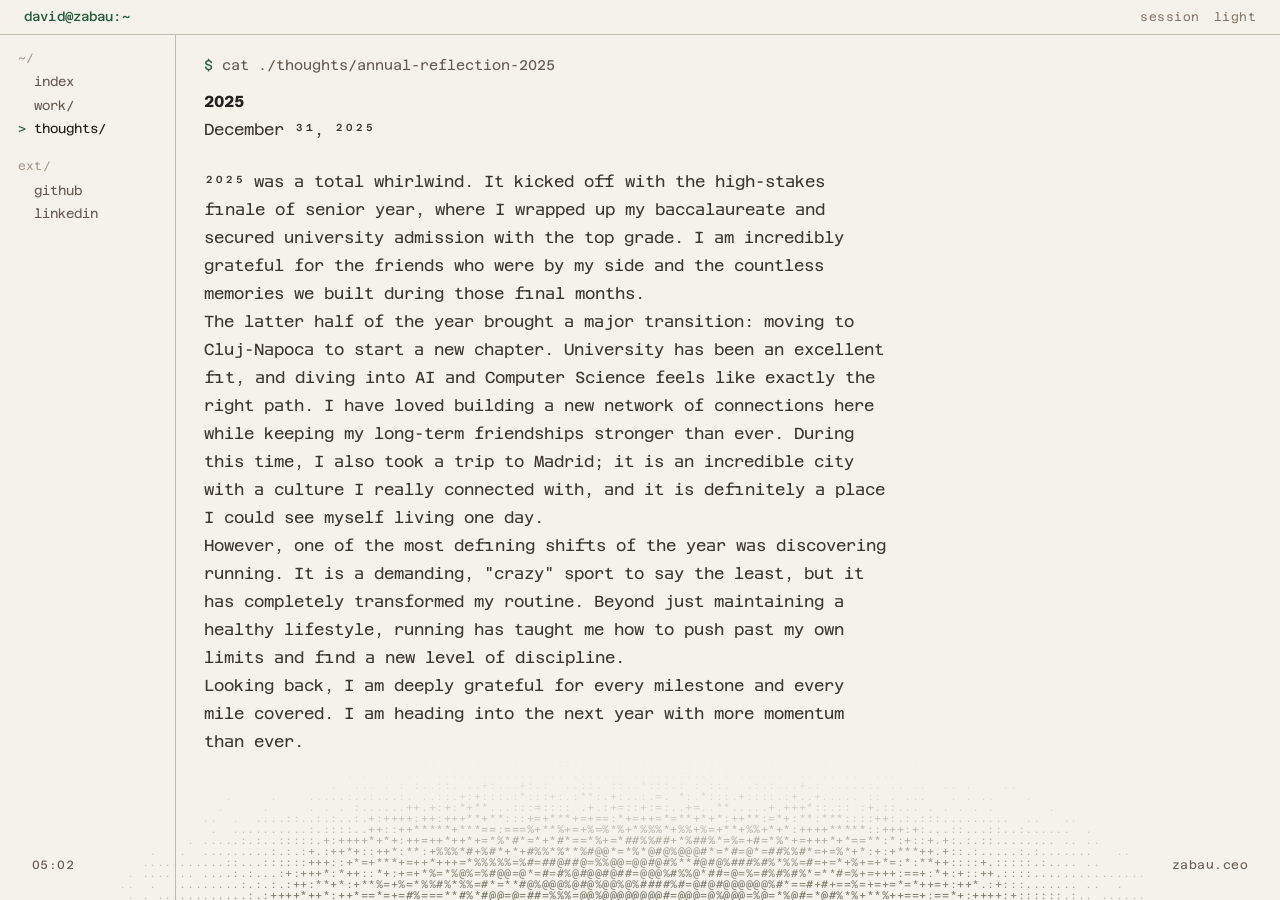
==== commit 6a0a1b3e: "Glitch one ASCII patch at a time instead of the whole field. Co-authored-by: Cursor <cursoragent@cur" ====
--- a/2025.html
+++ b/2025.html
@@ -110,24 +110,127 @@
           </article>
           
         </main>
-          <pre class="code-drop" aria-hidden="true">                                                                                                                                                                                
-                                                                              .         .                .                                                                      
-                                                                         ..           .   . .   . .   .                                                                         
-                                                        .              .   . .    ..  . .  .....     .     .   .                                                                
-                                                           .. . ..:.   ..  .:.:... ..:. . ... . .:....  ..  . ... .  .    . .    .                                              
-                                                 . .  .  ..  ..:.: ....... ... .:..:.: ..:...::..: : .:....  .. .. ..  ...                                                      
-                                               .  ... . : :..::. ..+:...+:.:  ..::. ::..*:::.: : ::.  .:.:...+.: .....:. .. ..  .. .    ..                                      
-                                 .     .    .....:..:...:. ..::.+:+:::.:*:::+:.:**:.+:..:.=. *:.*:::.+::::.:+..+..... :: . ...   . . ..    .                                    
-                                .     .     . . . :......++.+:+:*+**...:::=:::: .+.:+=::+:=:..+=..**.....+.+++*::.:: :+.::... . . . . .       .                                 
-                              ..  .  ....::..:.:..:.+:++++:++:+++**+**:::+=+***+=+==:*+=++=*=**+*+*:++**:=*+:**:***::::++:.:.:::.........  ..   ..                              
-                               .  ..........:.::::..++::++*****+***==:===%+**%+=+%=%*%+*%%%*+%%+%=+**+%%+*+*:++++*****::+++:+:...::...::..:......  .                            
-                            . .....:.:..:::::.+:++++*+*+:++=++*++*+=*%*#*=*+*#*==*%+=*##%%##+*%##%*=%=+#=*%*+=+++*+*==**:*:+::+.+:.:.::........ .. ..                           
-                       .   .  .........:.:.:+.:++*+::++*:**:+%%%*#+%#*+*+#%%*%**%#@@*=*%*@#@%@@@#*=*#=@*=##%%#*=+=%*+*:+:+***++.+::.:.....:.:.......   ..                       
-                      ...........::...::::::+++::+*=+***+=++*+++=*%%%%%=%#=##@##@=%%@@=@@#@#%**#@#@%###%#%*%%=#=+=*+%+=+*=:*:**++::::+.:::::.:.... ..                           
-                    . .... .. ....:.:...:+:+++*:*++::*+:+=+*%=*%@%=%#@@=@*=#=#%@#@@#@##=@@@%#%%@*##=@=%=#%#%#%*=**#=%+=+++:==+:*+:+::++.::::...............                     
-                   ..  .  .........:.:.:.:++:**+*:+**%=+%=*%%#%*%%=#*=**#@%@@@%@#@%@@%@%####%#=@#@#@@@@@@%#*==#+#+==%=+=+=*=*++=+:++*.:+:::....... ..  .                        
-                    . . ............:.:++++*++*:++*==*=+=#%===**#%*#@@=@=##=%%%=@@%@@@@@@@@#=@@@=@%@@@=%@=*%@#=*@#%*%+**%++==+:==*+:++++:+::::::.:.. ......                     
-                     .............::++:::.:*::=+**=+*=+%*%++*#@@%*@#@@#===#%@=@==@%@@@#%@#@@=@#@@%@=@==##=#%@*@%*=%*#*=+*%++**++*::+*++::::::........ ..                        </pre>
+          <div class="code-drop" aria-hidden="true"><div class="code-drop__grid"><pre class="code-drop__slice">                      
+                      
+                      
+                      
+                      
+                      </pre><pre class="code-drop__slice">                      
+                      
+                      
+                      
+                      
+                      </pre><pre class="code-drop__slice">                      
+                      
+                      
+            .         
+               .. . ..
+     . .  .  ..  ..:.:</pre><pre class="code-drop__slice">                      
+            .         
+       ..           . 
+     .   . .    ..  . 
+:.   ..  .:.:... ..:. 
+ ....... ... .:..:.: .</pre><pre class="code-drop__slice">                      
+.                .    
+  . .   . .   .       
+.  .....     .     .  
+. ... . .:....  ..  . 
+.:...::..: : .:....  .</pre><pre class="code-drop__slice">                      
+                      
+                      
+ .                    
+... .  .    . .    .  
+. .. ..  ...          </pre><pre class="code-drop__slice">                      
+                      
+                      
+                      
+                      
+                      </pre><pre class="code-drop__slice">                      
+                      
+                      
+                      
+                      
+                      </pre><pre class="code-drop__slice">                      
+                      
+                      
+                      
+                      
+                      </pre><pre class="code-drop__slice">                      
+           .     .    
+          .     .     
+        ..  .  ....::.
+         .  ..........
+      . .....:.:..::::</pre><pre class="code-drop__slice">   .  ... . : :..::. .
+.....:..:...:. ..::.+:
+. . . :......++.+:+:*+
+.:.:..:.+:++++:++:+++*
+:.::::..++::++*****+**
+:.+:++++*+*+:++=++*++*</pre><pre class="code-drop__slice">.+:...+:.:  ..::. ::..
++:::.:*:::+:.:**:.+:..
+**...:::=:::: .+.:+=::
+*+**:::+=+***+=+==:*+=
+*==:===%+**%+=+%=%*%+*
++=*%*#*=*+*#*==*%+=*##</pre><pre class="code-drop__slice">*:::.: : ::.  .:.:...+
+:.=. *:.*:::.+::::.:+.
++:=:..+=..**.....+.+++
+++=*=**+*+*:++**:=*+:*
+%%%*+%%+%=+**+%%+*+*:+
+%%##+*%##%*=%=+#=*%*+=</pre><pre class="code-drop__slice">.: .....:. .. ..  .. .
+.+..... :: . ...   . .
+*::.:: :+.::... . . . 
+*:***::::++:.:.:::....
++++*****::+++:+:...::.
++++*+*==**:*:+::+.+:.:</pre><pre class="code-drop__slice">    ..                
+ ..    .              
+. .       .           
+.....  ..   ..        
+..::..:......  .      
+.::........ .. ..     </pre><pre class="code-drop__slice">                      
+                      
+                      
+                      
+                      
+                      </pre><pre class="code-drop__slice">                      
+                      
+                    . 
+                   .. 
+                    . 
+                     .</pre><pre class="code-drop__slice"> .   .  .........:.:.:
+...........::...::::::
+.... .. ....:.:...:+:+
+ .  .........:.:.:.:++
+. ............:.:++++*
+............::++:::.:*</pre><pre class="code-drop__slice">+.:++*+::++*:**:+%%%*#
++++::+*=+***+=++*+++=*
+++*:*++::*+:+=+*%=*%@%
+:**+*:+**%=+%=*%%#%*%%
+++*:++*==*=+=#%===**#%
+::=+**=+*=+%*%++*#@@%*</pre><pre class="code-drop__slice">+%#*+*+#%%*%**%#@@*=*%
+%%%%%=%#=##@##@=%%@@=@
+=%#@@=@*=#=#%@#@@#@##=
+=#*=**#@%@@@%@#@%@@%@%
+*#@@=@=##=%%%=@@%@@@@@
+@#@@#===#%@=@==@%@@@#%</pre><pre class="code-drop__slice">*@#@%@@@#*=*#=@*=##%%#
+@#@#%**#@#@%###%#%*%%=
+@@@%#%%@*##=@=%=#%#%#%
+####%#=@#@#@@@@@@%#*==
+@@@#=@@@=@%@@@=%@=*%@#
+@#@@=@#@@%@=@==##=#%@*</pre><pre class="code-drop__slice">*=+=%*+*:+:+***++.+::.
+#=+=*+%+=+*=:*:**++:::
+*=**#=%+=+++:==+:*+:+:
+#+#+==%=+=+=*=*++=+:++
+=*@#%*%+**%++==+:==*+:
+@%*=%*#*=+*%++**++*::+</pre><pre class="code-drop__slice">:.....:.:.......   .. 
+:+.:::::.:.... ..     
+:++.::::..............
+*.:+:::....... ..  .  
+++++:+::::::.:.. .....
+*++::::::........ ..  </pre><pre class="code-drop__slice">                      
+                      
+.                     
+                      
+.                     
+                      </pre></div></div>
       </div>
       <footer class="tty-status">
         <span class="tabular" data-status-clock aria-label="Local time"></span>
--- a/styles.css
+++ b/styles.css
@@ -494,6 +494,31 @@
   color: color-mix(in oklab, var(--mono8) 70%, var(--accent-text));
 }
 
+.code-drop__grid {
+  display: grid;
+  grid-template-columns: repeat(8, max-content);
+}
+
+.code-drop__slice {
+  display: block;
+  margin: 0;
+  padding: 0;
+  border: 0;
+  background: none;
+  color: inherit;
+  font: inherit;
+  letter-spacing: inherit;
+  line-height: 1;
+  white-space: pre;
+}
+
+.code-drop__slice.is-glitching {
+  position: relative;
+  z-index: 1;
+  color: color-mix(in oklab, var(--accent-text) 86%, var(--mono12));
+  animation: code-glitch-slice 340ms linear;
+}
+
 @media (max-width: 640px) {
   .code-drop {
     font-size: 9px;
@@ -1652,6 +1677,29 @@
   }
 }
 
+@keyframes code-glitch-slice {
+  0%,
+  100% {
+    transform: translate(0, 0);
+    text-shadow: none;
+  }
+
+  28% {
+    transform: translate(-1px, 0);
+    text-shadow: -1px 0 rgba(155, 211, 174, 0.55), 1px 0 rgba(107, 99, 90, 0.28);
+  }
+
+  58% {
+    transform: translate(1px, 1px);
+    text-shadow: 1px 0 rgba(155, 211, 174, 0.4);
+  }
+
+  82% {
+    transform: translate(0, 0);
+    text-shadow: -1px 0 rgba(155, 211, 174, 0.22);
+  }
+}
+
 @media (hover: hover) and (pointer: fine) {
   .tty-now a:hover {
     color: color-mix(in oklab, var(--accent-text) 90%, var(--fg));
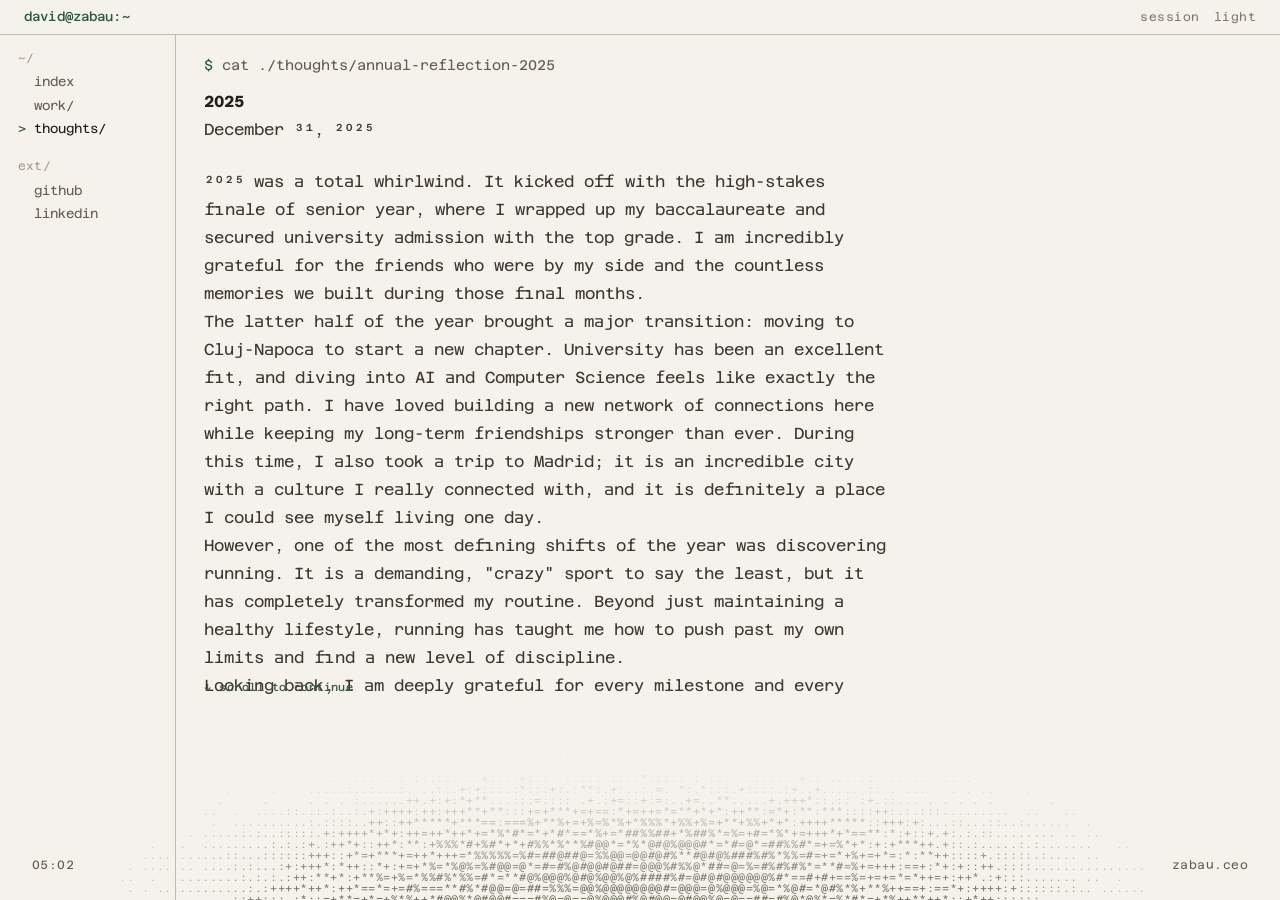
==== commit aa21ba59: "Add a contextual scroll cue to thought pages" ====
--- a/2025.html
+++ b/2025.html
@@ -110,6 +110,7 @@
           </article>
           
         </main>
+          <p class="scroll-hint" data-scroll-hint aria-hidden="true">scroll to continue</p>
           <div class="code-drop" aria-hidden="true"><div class="code-drop__grid"><pre class="code-drop__slice">                      
                       
                       
--- a/styles.css
+++ b/styles.css
@@ -36,6 +36,7 @@
   --index-width: 520px;
   --page-top: 84px;
   --footer-height: 48px;
+  --code-floor-height: 198px;
 
   --body-margin-left: max(24px, env(safe-area-inset-left));
   --body-margin-right: max(24px, env(safe-area-inset-right));
@@ -201,6 +202,7 @@
   -webkit-text-size-adjust: 100%;
   background: var(--bg);
   overflow: hidden;
+  overscroll-behavior: none;
 }
 
 body {
@@ -216,6 +218,7 @@
   -moz-osx-font-smoothing: grayscale;
   touch-action: manipulation;
   overflow: hidden;
+  overscroll-behavior: none;
 }
 
 a {
@@ -275,16 +278,18 @@
 .tty,
 .site-root {
   position: fixed;
-  inset: 0;
+  inset: 0 0 auto;
   z-index: 1;
   display: flex;
   flex-direction: column;
   width: auto;
-  height: auto;
+  height: 100vh;
+  height: 100dvh;
   margin: 0;
   padding: 0;
   border: 0;
   overflow: hidden;
+  overscroll-behavior: none;
   background: var(--bg);
 }
 
@@ -338,6 +343,7 @@
   flex: 1;
   min-height: 0;
   overflow: hidden;
+  overscroll-behavior: none;
 }
 
 .tty-tree {
@@ -433,13 +439,13 @@
 .code-drop {
   position: absolute;
   left: 50%;
-  bottom: 0;
+  bottom: -5px;
   z-index: 0;
   width: max-content;
   margin: 0;
   padding: 0;
   overflow: hidden;
-  transform: translate(-50%, 6%);
+  transform: translateX(-50%);
   pointer-events: none;
   user-select: none;
   font: 11px / 1 var(--font-mono);
@@ -512,17 +518,38 @@
   white-space: pre;
 }
 
-.code-drop__slice.is-glitching {
-  position: relative;
-  z-index: 1;
-  color: color-mix(in oklab, var(--accent-text) 86%, var(--mono12));
+.code-drop__live {
+  position: absolute;
+  z-index: 0;
+  display: none;
+  margin: 0;
+  padding: 0;
+  border: 0;
+  pointer-events: none;
+  user-select: none;
+  background: none;
+  color: color-mix(in oklab, var(--accent-text) 88%, var(--mono12));
+  white-space: pre;
+  line-height: 1;
+}
+
+.code-drop__live.is-on {
+  display: block;
   animation: code-glitch-slice 340ms linear;
 }
 
+:root[data-theme="light"] .code-drop__live {
+  color: color-mix(in oklab, var(--accent-text) 78%, var(--mono12));
+}
+
 @media (max-width: 640px) {
+  :root {
+    --code-floor-height: 162px;
+  }
+
   .code-drop {
     font-size: 9px;
-    transform: translate(-50%, 10%);
+    transform: translateX(-50%);
   }
 }
 
@@ -592,6 +619,40 @@
   padding: 20px 28px 88px;
 }
 
+.entry-page main.tty-buffer,
+.writing-index-page main.tty-buffer {
+  align-self: start;
+  height: calc(100% - var(--code-floor-height));
+  padding-bottom: var(--gap-3x);
+}
+
+.scroll-hint {
+  position: absolute;
+  left: calc(176px + 28px);
+  bottom: calc(var(--code-floor-height) + var(--gap));
+  z-index: 2;
+  margin: 0;
+  color: color-mix(in oklab, var(--accent-text) 70%, var(--mono9));
+  font: 500 11px / 1.2 var(--font-ui);
+  letter-spacing: 0.04em;
+  opacity: 0;
+  pointer-events: none;
+  transform: translateY(4px);
+  transition:
+    opacity 160ms ease,
+    transform 160ms var(--ease-out-strong);
+}
+
+.scroll-hint::before {
+  content: "↓";
+  margin-right: var(--gap);
+}
+
+.scroll-hint.is-visible {
+  opacity: 1;
+  transform: translateY(0);
+}
+
 .index-card,
 .listing-card {
   position: relative;
@@ -1589,6 +1650,10 @@
 }
 
 @media (prefers-reduced-motion: no-preference) {
+  .scroll-hint.is-visible {
+    animation: scroll-hint-enter 480ms var(--ease-out-strong) both;
+  }
+
   [data-animate] {
     animation: enter 0.6s both;
     animation-delay: calc(var(--stagger) * var(--delay) + var(--start));
@@ -1605,6 +1670,11 @@
 }
 
 @media (prefers-reduced-motion: reduce) {
+  .scroll-hint {
+    transition: none;
+    transform: none;
+  }
+
   .index-feature-link,
   .index-feature-link::after {
     transition: none;
@@ -1638,6 +1708,23 @@
   100% {
     opacity: 1;
     transform: none;
+  }
+}
+
+@keyframes scroll-hint-enter {
+  0% {
+    opacity: 0;
+    transform: translateY(4px);
+  }
+
+  68% {
+    opacity: 1;
+    transform: translateY(-1px);
+  }
+
+  100% {
+    opacity: 1;
+    transform: translateY(0);
   }
 }
 
@@ -1686,17 +1773,17 @@
 
   28% {
     transform: translate(-1px, 0);
-    text-shadow: -1px 0 rgba(155, 211, 174, 0.55), 1px 0 rgba(107, 99, 90, 0.28);
+    text-shadow: -1px 0 rgba(155, 211, 174, 0.7), 0 0 8px rgba(155, 211, 174, 0.4);
   }
 
   58% {
     transform: translate(1px, 1px);
-    text-shadow: 1px 0 rgba(155, 211, 174, 0.4);
+    text-shadow: 1px 0 rgba(155, 211, 174, 0.5);
   }
 
   82% {
     transform: translate(0, 0);
-    text-shadow: -1px 0 rgba(155, 211, 174, 0.22);
+    text-shadow: 0 0 6px rgba(155, 211, 174, 0.28);
   }
 }
 
@@ -1821,10 +1908,20 @@
   }
 }
 
-@media (min-width: 769px) {
-  .home-page {
-    overflow-y: hidden;
-  }
+.home-page,
+.home-page .tty-split,
+.home-page .tty-buffer,
+.home-page main.tty-buffer {
+  overflow: hidden;
+  overscroll-behavior: none;
+}
+
+.home-page {
+  position: fixed;
+  inset: 0 0 auto;
+  width: 100%;
+  height: 100vh;
+  height: 100dvh;
 }
 
 @media (max-width: 1024px) {
@@ -1911,6 +2008,10 @@
   .tty-buffer,
   main.tty-buffer {
     padding: 16px 12px 72px;
+  }
+
+  .scroll-hint {
+    left: 12px;
   }
 
   .index-card,
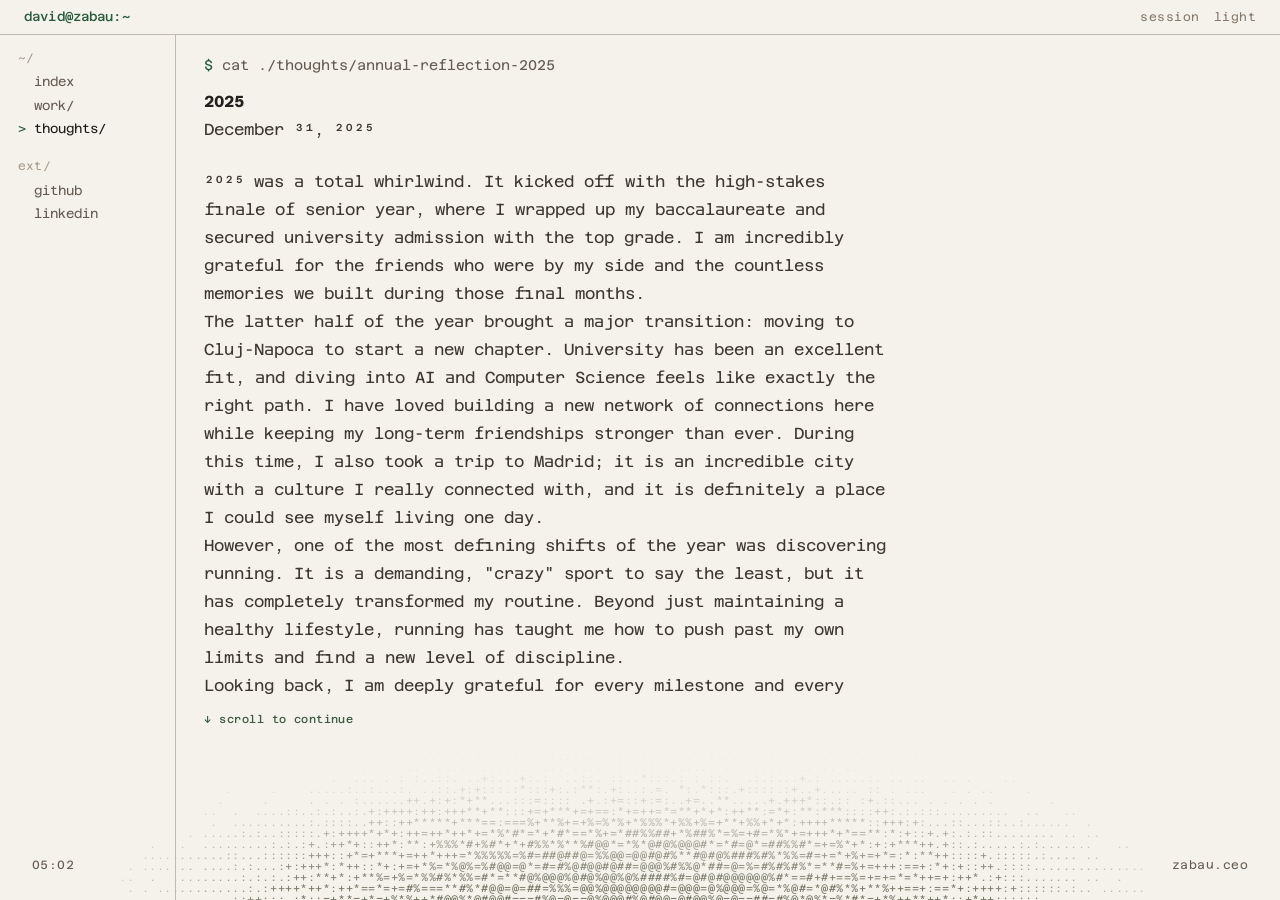
==== commit de464b9d: "Refine the thought scroll cue states" ====
--- a/2025.html
+++ b/2025.html
@@ -110,7 +110,7 @@
           </article>
           
         </main>
-          <p class="scroll-hint" data-scroll-hint aria-hidden="true">scroll to continue</p>
+          <p class="scroll-hint" data-scroll-hint data-state="continue" aria-hidden="true">scroll to continue</p>
           <div class="code-drop" aria-hidden="true"><div class="code-drop__grid"><pre class="code-drop__slice">                      
                       
                       
--- a/styles.css
+++ b/styles.css
@@ -629,7 +629,7 @@
 .scroll-hint {
   position: absolute;
   left: calc(176px + 28px);
-  bottom: calc(var(--code-floor-height) + var(--gap));
+  bottom: calc(var(--code-floor-height) - var(--gap-3x));
   z-index: 2;
   margin: 0;
   color: color-mix(in oklab, var(--accent-text) 70%, var(--mono9));
@@ -646,6 +646,14 @@
 .scroll-hint::before {
   content: "↓";
   margin-right: var(--gap);
+}
+
+.scroll-hint[data-state="end"] {
+  color: color-mix(in oklab, var(--accent-text) 54%, var(--mono9));
+}
+
+.scroll-hint[data-state="end"]::before {
+  content: "—";
 }
 
 .scroll-hint.is-visible {
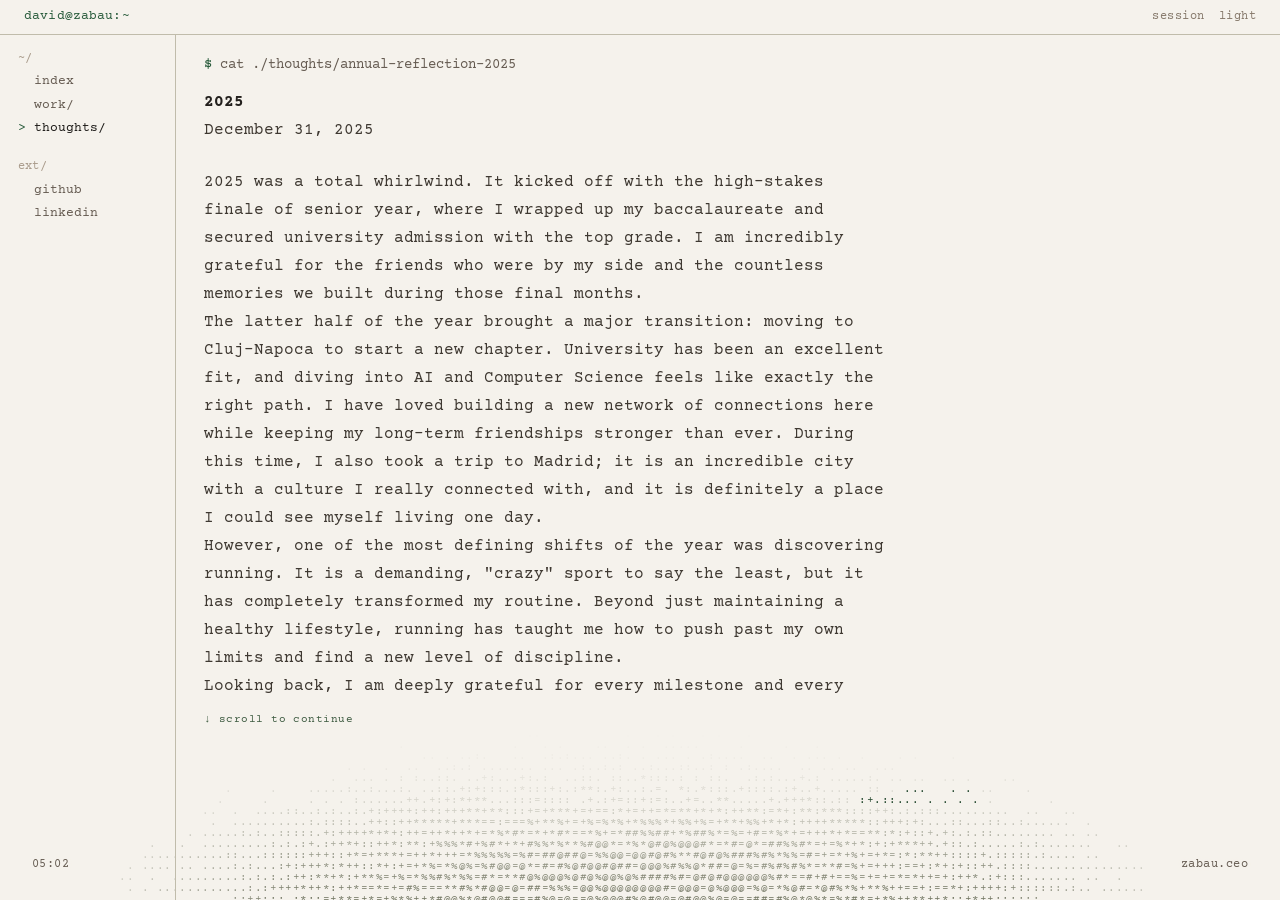
==== commit f72a1466: "Swap Azeret Mono for Courier Prime so i and figures stay typewriter-clear. Co-authored-by: Cursor <c" ====
--- a/2025.html
+++ b/2025.html
@@ -34,7 +34,7 @@
     <link rel="preconnect" href="https://fonts.googleapis.com" />
     <link rel="preconnect" href="https://fonts.gstatic.com" crossorigin />
     <link
-      href="https://fonts.googleapis.com/css2?family=Azeret+Mono:ital,wght@0,400;0,500;0,700;1,400&display=swap"
+      href="https://fonts.googleapis.com/css2?family=Courier+Prime:ital,wght@0,400;0,700;1,400;1,700&display=swap"
       rel="stylesheet"
     />
     <link rel="stylesheet" href="./styles.css" />
--- a/styles.css
+++ b/styles.css
@@ -1,30 +1,8 @@
-@font-face {
-  font-family: Inter;
-  font-display: block;
-  src: url("https://paco.me/fonts/inter-subset.woff2") format("woff2");
-  font-weight: 100 900;
-}
-
-@font-face {
-  font-family: Newsreader;
-  font-display: block;
-  src: url("https://paco.me/fonts/newsreader-subset-0.woff2") format("woff2");
-  font-weight: 400;
-  font-style: italic;
-}
-
-@font-face {
-  font-family: Sohne;
-  font-display: block;
-  src: url("https://paco.me/fonts/sohne-subset-0.woff2") format("woff2");
-  font-weight: 400;
-}
-
 :root {
   color-scheme: dark;
 
   --font-fallback: ui-monospace, "SF Mono", Menlo, Monaco, "Cascadia Mono", "Courier New", monospace;
-  --font-typewriter: "Azeret Mono", var(--font-fallback);
+  --font-typewriter: "Courier Prime", var(--font-fallback);
   --font-mono: var(--font-typewriter);
   --font-display: var(--font-typewriter);
   --font-ui: var(--font-typewriter);
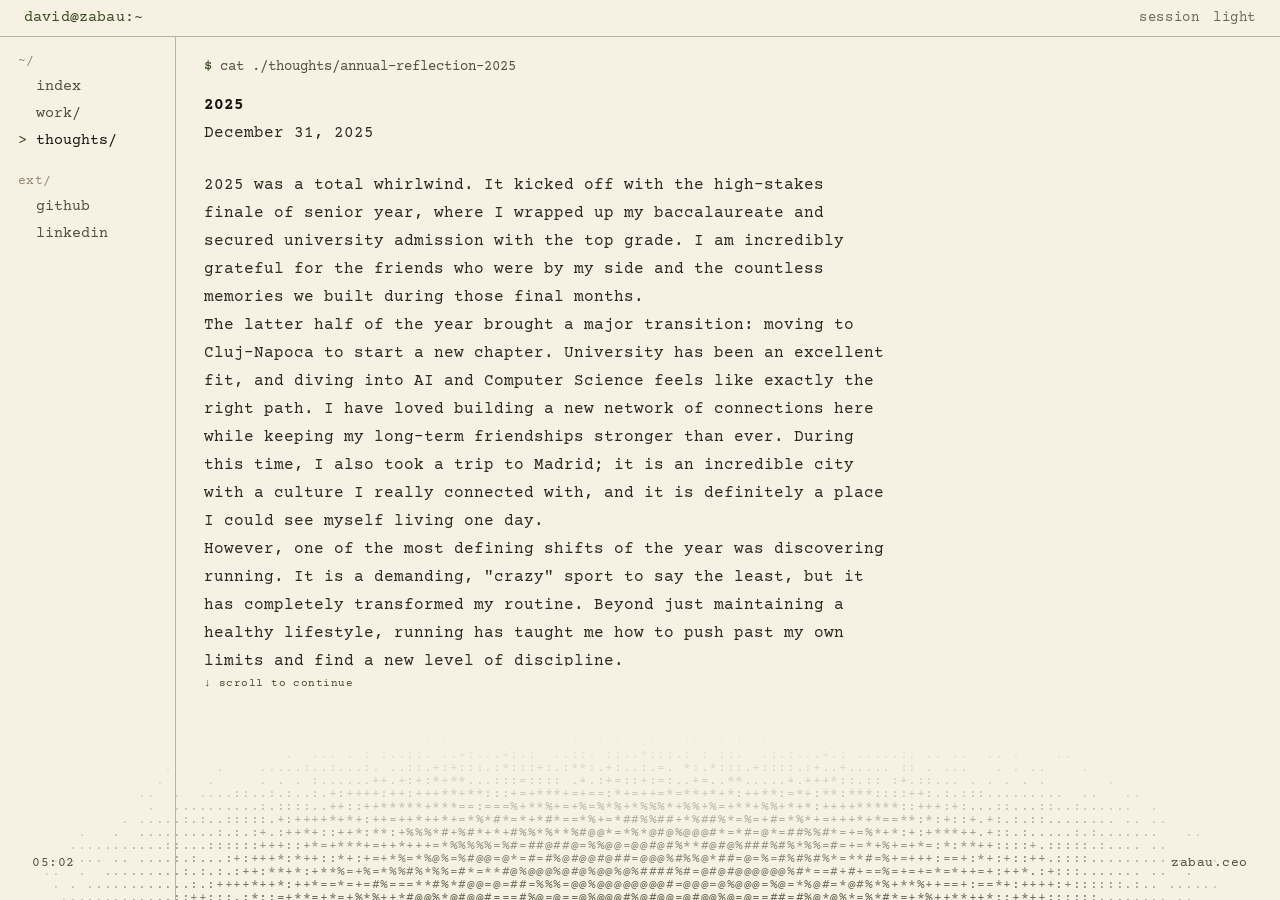
==== commit 8abd2e73: "Point social previews at the current terminal home, not the old landing. Co-authored-by: Cursor <cur" ====
--- a/2025.html
+++ b/2025.html
@@ -9,6 +9,21 @@
       name="description"
       content="A concise annual reflection on execution, product craft, discipline, and the habits that shaped 2025."
     />
+    <meta name="theme-color" content="#13110d" />
+    <meta property="og:type" content="article" />
+    <meta property="og:site_name" content="zabau.ceo" />
+    <meta property="og:url" content="https://zabau.ceo/2025.html" />
+    <meta property="og:title" content="2025 | David Sabau" />
+    <meta property="og:description" content="A concise annual reflection on execution, product craft, discipline, and the habits that shaped 2025." />
+    <meta property="og:image" content="https://zabau.ceo/images/preview.png?v=20260901" />
+    <meta property="og:image:alt" content="Current zabau.ceo home: david@zabau terminal with the now pane, work/, and thoughts/." />
+    <meta property="og:image:type" content="image/png" />
+    <meta property="og:image:width" content="1200" />
+    <meta property="og:image:height" content="630" />
+    <meta name="twitter:card" content="summary_large_image" />
+    <meta name="twitter:title" content="2025 | David Sabau" />
+    <meta name="twitter:description" content="A concise annual reflection on execution, product craft, discipline, and the habits that shaped 2025." />
+    <meta name="twitter:image" content="https://zabau.ceo/images/preview.png?v=20260901" />
     <script>
       window.va =
         window.va ||
--- a/styles.css
+++ b/styles.css
@@ -14,7 +14,7 @@
   --index-width: 520px;
   --page-top: 84px;
   --footer-height: 48px;
-  --code-floor-height: 198px;
+  --code-floor-height: 234px;
 
   --body-margin-left: max(24px, env(safe-area-inset-left));
   --body-margin-right: max(24px, env(safe-area-inset-right));
@@ -55,21 +55,21 @@
   --transition-xx: 0.24s;
   --ease-out-strong: cubic-bezier(0.23, 1, 0.32, 1);
 
-  --white: #f1eee8;
-  --black: #11100f;
-
-  --gray1: #11100f;
-  --gray2: #171615;
-  --gray3: #1e1c1a;
-  --gray4: #262320;
-  --gray5: #302c28;
-  --gray6: #3c3732;
-  --gray7: #504a43;
-  --gray8: #6b635a;
-  --gray9: #90867b;
-  --gray10: #aaa095;
-  --gray11: #cec6bb;
-  --gray12: #f1eee8;
+  --white: #f6f1e3;
+  --black: #13110d;
+
+  --gray1: #13110d;
+  --gray2: #1b1914;
+  --gray3: #232017;
+  --gray4: #2c2920;
+  --gray5: #38342a;
+  --gray6: #474338;
+  --gray7: #5e594c;
+  --gray8: #7a7464;
+  --gray9: #9c9682;
+  --gray10: #b8b29c;
+  --gray11: #d9d3c0;
+  --gray12: #f6f1e3;
 
   --grayA1: #ffffff00;
   --grayA2: #ffffff07;
@@ -84,26 +84,26 @@
   --grayA11: #ffffff97;
   --grayA12: #ffffffeb;
 
-  --accent-surface: #172018;
-  --accent-surface-strong: #203024;
-  --accent-border: #4f8d67;
-  --accent-text: #9bd3ae;
-  --accent-strong: #c4ebce;
-  --accent-strong-text: #0f160f;
-  --sand-surface: #1b1916;
-  --sand-text: #9b9186;
-  --clay-text: #9b9186;
-  --focus-ring: #78b98c59;
-
-  --selection: #4f8d6766;
-  --bg: #11100f;
-  --fg: #f1eee8;
-  --text-color: #cec6bb;
-  --alpha: #11100fe6;
+  --accent-surface: #1a1c14;
+  --accent-surface-strong: #24281a;
+  --accent-border: #7c8258;
+  --accent-text: #c9cea8;
+  --accent-strong: #e2e6c8;
+  --accent-strong-text: #13110d;
+  --sand-surface: #1b1914;
+  --sand-text: #9c9682;
+  --clay-text: #9c9682;
+  --focus-ring: #c9cea859;
+
+  --selection: #7c825866;
+  --bg: #13110d;
+  --fg: #f6f1e3;
+  --text-color: #d9d3c0;
+  --alpha: #13110de6;
   --page-blur-strength: 3px;
-  --page-blur-overlay: rgb(17 16 15 / 0.46);
-  --dev-blue: #aebfd1;
-  --dev-green: #9bd3ae;
+  --page-blur-overlay: rgb(19 17 13 / 0.46);
+  --dev-blue: #b8b29c;
+  --dev-green: #c9cea8;
 
   --mono1: var(--gray1);
   --mono2: var(--gray2);
@@ -122,41 +122,41 @@
 :root[data-theme="light"] {
   color-scheme: light;
 
-  --white: #1d1b18;
-  --black: #f5f2ec;
-
-  --gray1: #f5f2ec;
-  --gray2: #eeeae2;
-  --gray3: #e5dfd5;
-  --gray4: #dad2c6;
-  --gray5: #cec4b6;
-  --gray6: #beb2a2;
-  --gray7: #a99b8b;
-  --gray8: #86796b;
-  --gray9: #665c52;
-  --gray10: #554c43;
-  --gray11: #3c3630;
-  --gray12: #1d1b18;
-
-  --accent-surface: #e5eee4;
-  --accent-surface-strong: #d4e4d3;
-  --accent-border: #3d7652;
-  --accent-text: #285b3b;
-  --accent-strong: #1e4e31;
-  --accent-strong-text: #f6f3ed;
-  --sand-surface: #ece7dd;
-  --sand-text: #554c43;
-  --clay-text: #554c43;
-  --focus-ring: #3d76524d;
-
-  --selection: #8fbd9c66;
-  --bg: #f5f2ec;
-  --fg: #1d1b18;
-  --text-color: #3c3630;
-  --alpha: #f5f2ece6;
-  --page-blur-overlay: rgb(245 242 236 / 0.62);
-  --dev-blue: #4c6376;
-  --dev-green: #285b3b;
+  --white: #141311;
+  --black: #f6f1e3;
+
+  --gray1: #f6f1e3;
+  --gray2: #ece6d4;
+  --gray3: #e0d9c4;
+  --gray4: #d2cbb4;
+  --gray5: #c3bca6;
+  --gray6: #ada790;
+  --gray7: #8f8974;
+  --gray8: #6e6a59;
+  --gray9: #524e41;
+  --gray10: #3e3b32;
+  --gray11: #2a2822;
+  --gray12: #141311;
+
+  --accent-surface: #e7ead4;
+  --accent-surface-strong: #d5dcb8;
+  --accent-border: #5c6b38;
+  --accent-text: #3a4a22;
+  --accent-strong: #2a3618;
+  --accent-strong-text: #f6f1e3;
+  --sand-surface: #ece6d4;
+  --sand-text: #3e3b32;
+  --clay-text: #3e3b32;
+  --focus-ring: #5c6b384d;
+
+  --selection: #c4d4a466;
+  --bg: #f6f1e3;
+  --fg: #141311;
+  --text-color: #2a2822;
+  --alpha: #f6f1e3e6;
+  --page-blur-overlay: rgb(246 241 227 / 0.62);
+  --dev-blue: #524e41;
+  --dev-green: #3a4a22;
 }
 
 * {
@@ -181,6 +181,21 @@
   background: var(--bg);
   overflow: hidden;
   overscroll-behavior: none;
+}
+
+::view-transition-old(root),
+::view-transition-new(root) {
+  animation-duration: 0.56s;
+  animation-timing-function: cubic-bezier(0.23, 1, 0.32, 1);
+}
+
+html.is-theme-switching,
+html.is-theme-switching *,
+html.is-theme-switching *::before,
+html.is-theme-switching *::after {
+  transition-duration: 0.56s !important;
+  transition-timing-function: cubic-bezier(0.23, 1, 0.32, 1) !important;
+  transition-property: background, background-color, color, border-color, outline-color, fill, stroke, box-shadow, text-shadow, caret-color, text-decoration-color, opacity, filter !important;
 }
 
 body {
@@ -286,7 +301,7 @@
 
 .tty-bar__id {
   color: color-mix(in oklab, var(--mono12) 92%, var(--fg));
-  font: 500 13px / 1.2 var(--font-ui);
+  font: 500 15px / 1.2 var(--font-ui);
   letter-spacing: 0.01em;
   text-decoration: none;
   white-space: nowrap;
@@ -309,7 +324,7 @@
   align-items: center;
   gap: 14px;
   color: var(--mono8);
-  font: 400 12px / 1.2 var(--font-ui);
+  font: 400 14px / 1.2 var(--font-ui);
   letter-spacing: 0.04em;
 }
 
@@ -334,14 +349,14 @@
   padding: 14px 10px 20px;
   overflow: auto;
   border-right: 1px solid color-mix(in oklab, var(--mono5) 90%, var(--accent-border));
-  font: 400 13px / 1.65 var(--font-ui);
+  font: 400 15px / 1.65 var(--font-ui);
 }
 
 .tty-tree__label {
   margin: 16px 0 2px;
   padding: 0 8px;
   color: var(--mono7);
-  font-size: 12px;
+  font-size: 13px;
   letter-spacing: 0.02em;
   text-transform: none;
 }
@@ -402,7 +417,7 @@
   border: 0;
   background: none;
   color: var(--mono9);
-  font: 400 12px / 1.2 var(--font-ui);
+  font: 400 13px / 1.2 var(--font-ui);
   letter-spacing: 0.04em;
 }
 
@@ -426,7 +441,7 @@
   transform: translateX(-50%);
   pointer-events: none;
   user-select: none;
-  font: 11px / 1 var(--font-mono);
+  font: 13px / 1 var(--font-mono);
   letter-spacing: 0.05em;
   color: color-mix(in oklab, var(--mono8) 62%, var(--accent-text));
   white-space: pre;
@@ -522,11 +537,11 @@
 
 @media (max-width: 640px) {
   :root {
-    --code-floor-height: 162px;
+    --code-floor-height: 198px;
   }
 
   .code-drop {
-    font-size: 9px;
+    font-size: 11px;
     transform: translateX(-50%);
   }
 }
@@ -1645,6 +1660,19 @@
     animation-delay: calc(var(--stagger) * var(--delay) + var(--start));
   }
 
+  .entry-page [data-animate],
+  .writing-index-page [data-animate] {
+    animation: none;
+    opacity: 0;
+    transform: translateY(10px);
+  }
+
+  .entry-page [data-animate].is-inview,
+  .writing-index-page [data-animate].is-inview {
+    animation: enter 0.58s cubic-bezier(0.23, 1, 0.32, 1) both;
+    animation-delay: var(--reveal-delay, 0s);
+  }
+
   .intro-title[data-animate] {
     animation: none;
   }
@@ -1656,6 +1684,12 @@
 }
 
 @media (prefers-reduced-motion: reduce) {
+  ::view-transition-group(*),
+  ::view-transition-old(*),
+  ::view-transition-new(*) {
+    animation: none !important;
+  }
+
   .scroll-hint {
     transition: none;
     transform: none;
@@ -1759,17 +1793,17 @@
 
   28% {
     transform: translate(-1px, 0);
-    text-shadow: -1px 0 rgba(155, 211, 174, 0.7), 0 0 8px rgba(155, 211, 174, 0.4);
+    text-shadow: -1px 0 rgba(201, 206, 168, 0.7), 0 0 8px rgba(201, 206, 168, 0.4);
   }
 
   58% {
     transform: translate(1px, 1px);
-    text-shadow: 1px 0 rgba(155, 211, 174, 0.5);
+    text-shadow: 1px 0 rgba(201, 206, 168, 0.5);
   }
 
   82% {
     transform: translate(0, 0);
-    text-shadow: 0 0 6px rgba(155, 211, 174, 0.28);
+    text-shadow: 0 0 6px rgba(201, 206, 168, 0.28);
   }
 }
 
@@ -1910,6 +1944,31 @@
   height: 100dvh;
 }
 
+.home-page .tty-pane__id {
+  font-size: 13px;
+}
+
+.home-page .tty-pane__main h1 {
+  font-size: 22px;
+}
+
+.home-page .tty-now {
+  max-width: 42ch;
+  font: 400 17px / 1.6 var(--font-ui);
+}
+
+.home-page .tty-pane__log a {
+  font-size: 14px;
+}
+
+.home-page .tty-keys strong {
+  font-size: 16px;
+}
+
+.home-page .tty-keys span {
+  font-size: 13px;
+}
+
 @media (max-width: 1024px) {
   .main-grid {
     grid-template-columns: auto var(--content-width) auto;
@@ -1950,7 +2009,7 @@
   .tty-bar__id,
   .tty-bar__meta {
     white-space: nowrap;
-    font-size: 12px;
+    font-size: 14px;
     letter-spacing: 0.02em;
   }
 
@@ -1967,7 +2026,7 @@
     align-items: center;
     min-height: 44px;
     color: var(--mono9);
-    font: 400 12px / 1.2 var(--font-ui);
+    font: 400 14px / 1.2 var(--font-ui);
     text-decoration: none;
     white-space: nowrap;
   }
@@ -2028,9 +2087,17 @@
     white-space: nowrap;
   }
 
+  .home-page .tty-pane__main h1 {
+    font-size: 18px;
+  }
+
   .tty-now {
     max-width: none;
     font: 400 14px / 1.6 var(--font-ui);
+  }
+
+  .home-page .tty-now {
+    font: 400 16px / 1.6 var(--font-ui);
   }
 
   .tty-pane__log {
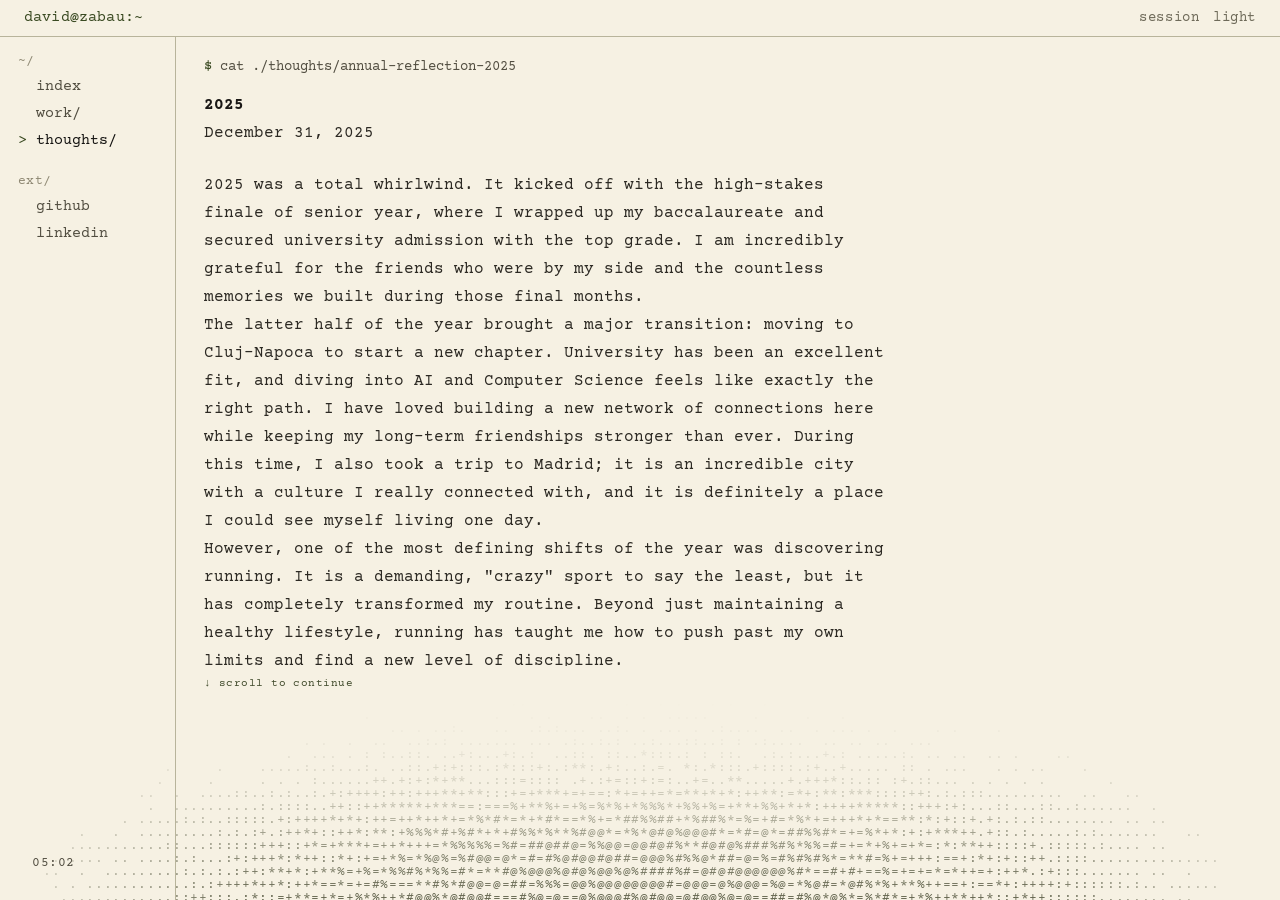
==== commit 8a160370: "Remove the zabau.ceo label from the status bar. Co-authored-by: Cursor <cursoragent@cursor.com>" ====
--- a/2025.html
+++ b/2025.html
@@ -250,7 +250,6 @@
       </div>
       <footer class="tty-status">
         <span class="tabular" data-status-clock aria-label="Local time"></span>
-        <span>zabau.ceo</span>
       </footer>
     </div>
     <script src="./script.js"></script>
--- a/styles.css
+++ b/styles.css
@@ -1176,10 +1176,10 @@
   margin-bottom: 0;
 }
 
-.prose em,
-.prose i {
-  color: color-mix(in oklab, var(--fg) 82%, var(--mono10));
-  font: var(--type-italic);
+.prose strong,
+.prose b {
+  color: color-mix(in oklab, var(--mono12) 94%, var(--fg));
+  font-weight: 700;
 }
 
 .prose p {
@@ -1673,6 +1673,11 @@
     animation-delay: var(--reveal-delay, 0s);
   }
 
+  .home-page [data-animate] {
+    animation: home-enter 0.52s cubic-bezier(0.23, 1, 0.32, 1) both;
+    animation-delay: calc(var(--stagger) * 0.06s + 0.05s);
+  }
+
   .intro-title[data-animate] {
     animation: none;
   }
@@ -1728,6 +1733,18 @@
   100% {
     opacity: 1;
     transform: none;
+  }
+}
+
+@keyframes home-enter {
+  from {
+    opacity: 0;
+    transform: translateY(8px);
+  }
+
+  to {
+    opacity: 1;
+    transform: translateY(0);
   }
 }
 
